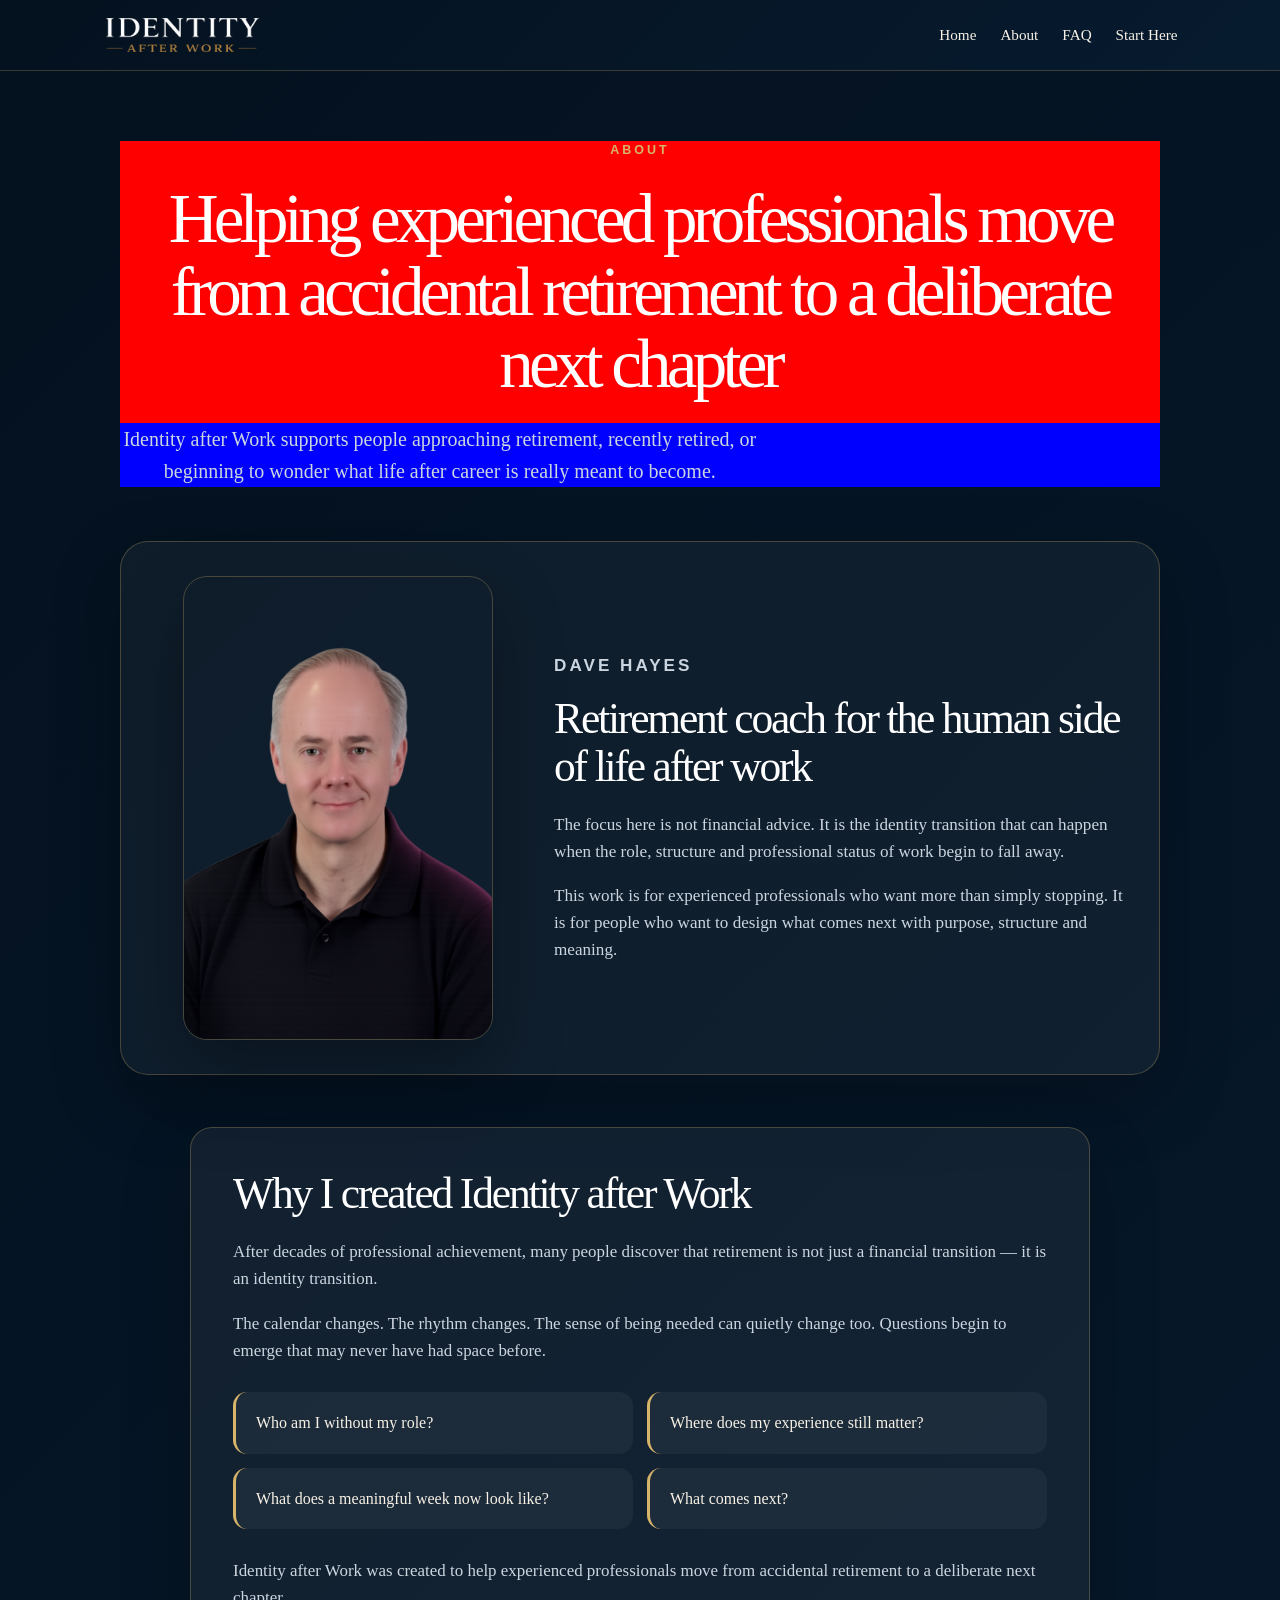
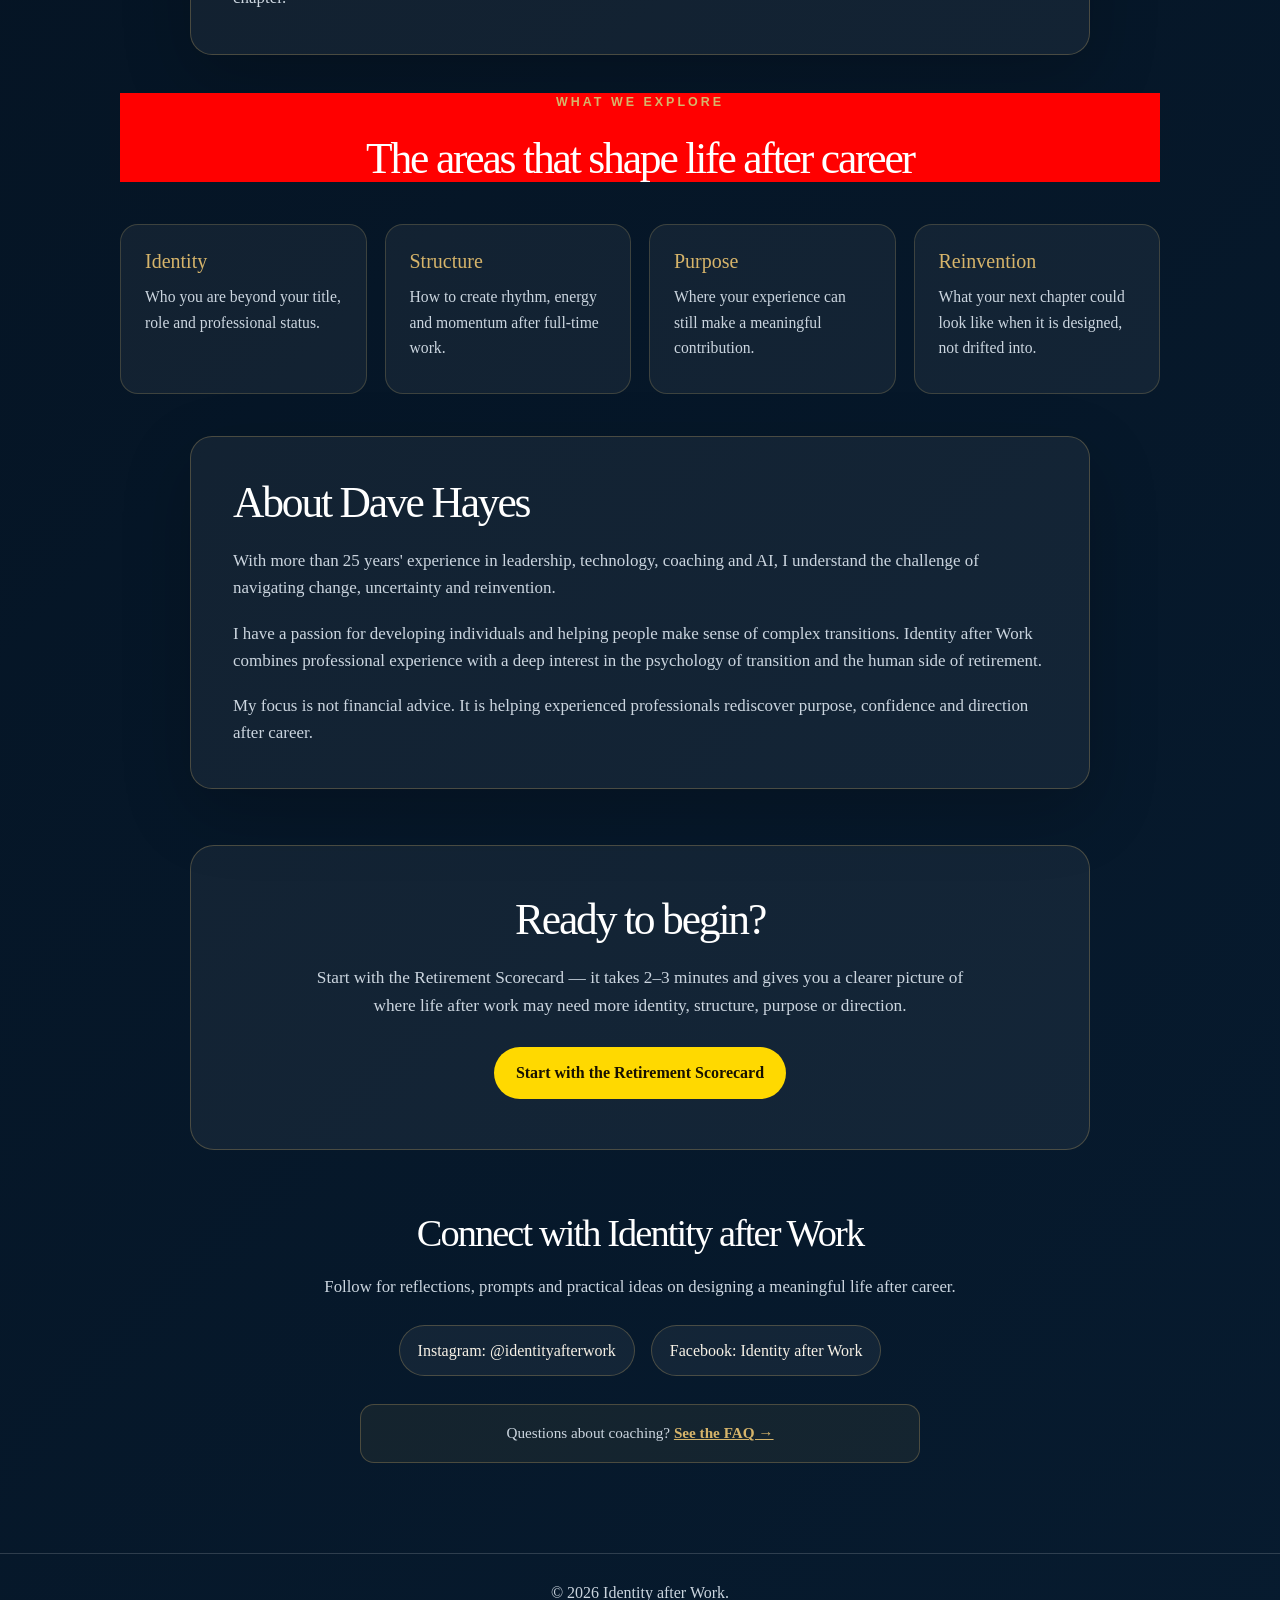
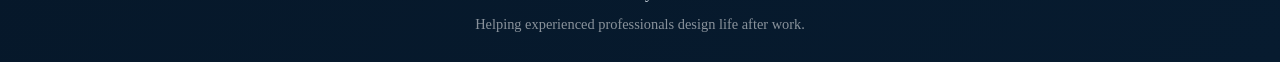
==== about.html @ 94a90cc1 "Add background colors to page-intro sections" ====
<!DOCTYPE html>
<html lang="en-GB">
<head>
  <meta charset="UTF-8" />
  <meta name="viewport" content="width=device-width, initial-scale=1.0" />
  <title>About | Identity after Work</title>

  <!-- Primary SEO -->
  <meta name="description" content="Dave Hayes is a retirement coach helping experienced professionals navigate the identity shift after a career. Identity after Work focuses on the human side of retirement: purpose, structure, confidence and meaning." />
  <meta name="robots" content="index, follow" />
  <meta name="author" content="Dave Hayes" />
  <link rel="canonical" href="https://identityafterwork.gridcoaching.com/about.html" />

  <!-- Open Graph -->
  <meta property="og:type" content="website" />
  <meta property="og:url" content="https://identityafterwork.gridcoaching.com/about.html" />
  <meta property="og:title" content="About Dave Hayes | Identity after Work" />
  <meta property="og:description" content="Identity after Work helps experienced professionals move from accidental retirement to a deliberate next chapter." />
  <meta property="og:image" content="https://identityafterwork.gridcoaching.com/images/og-image.png" />
  <meta property="og:image:width" content="1200" />
  <meta property="og:image:height" content="630" />
  <meta property="og:image:alt" content="Identity after Work — Retirement Coaching with Dave Hayes" />
  <meta property="og:locale" content="en_GB" />
  <meta property="og:site_name" content="Identity after Work" />

  <!-- Twitter / X -->
  <meta name="twitter:card" content="summary_large_image" />
  <meta name="twitter:title" content="About Dave Hayes | Identity after Work" />
  <meta name="twitter:description" content="Identity after Work helps experienced professionals move from accidental retirement to a deliberate next chapter." />
  <meta name="twitter:image" content="https://identityafterwork.gridcoaching.com/images/og-image.png" />

  <link rel="stylesheet" href="styles.css" />

  <style>
    :root {
      --navy: #071b2f;
      --deep-navy: #04111f;
      --gold: #d6b46a;
      --cream: #f7f1e6;
      --white: #ffffff;
      --muted: #cbd5df;
      --panel-soft: rgba(255, 255, 255, 0.055);
      --panel-line: rgba(214, 180, 106, 0.28);
    }

    body {
      font-family: Georgia, "Times New Roman", serif;
      background: linear-gradient(135deg, var(--deep-navy), var(--navy));
      color: var(--cream);
      line-height: 1.6;
      overflow-y: scroll;
    }

    .about-container {
      width: min(1040px, calc(100% - 40px));
      margin: 0 auto;
      padding: 70px 0 90px;
    }

    .page-intro {
    margin: 0 auto 54px;
    text-align: center;
}

.page-intro .intro {
    max-width: 1500px;
    margin: 0 auto;
    font-size: clamp(1.05rem, 2vw, 1.25rem);
    color: var(--muted);
}

    .page-intro {
    background:red;
}

.page-intro .intro {
    background:blue;
}
    
    .eyebrow {
      color: var(--gold);
      text-transform: uppercase;
      letter-spacing: 3px;
      font-size: 0.78rem;
      margin-bottom: 22px;
      font-family: Arial, sans-serif;
      font-weight: 700;
    }

    h1 {
      font-size: clamp(2.4rem, 5.4vw, 4.7rem);
      line-height: 1.05;
      font-weight: 400;
      margin: 0 0 22px;
      color: var(--white);
    }

    h2 {
      font-size: clamp(1.8rem, 3.4vw, 3rem);
      line-height: 1.1;
      font-weight: 400;
      margin: 0 0 20px;
      color: var(--white);
    }

    h3 {
      font-size: 1.25rem;
      line-height: 1.25;
      font-weight: 400;
      margin: 0 0 10px;
      color: var(--gold);
    }

 
     .intro {
      max-width: 780px;
      margin: 0 auto;
      font-size: clamp(1.08rem, 2vw, 1.3rem);
      color: var(--muted);
    }

    .founder-strip {
      display: grid;
      grid-template-columns: 0.78fr 1.22fr;
      gap: 34px;
      align-items: center;
      margin: 0 auto 52px;
      padding: 34px;
      border: 1px solid var(--panel-line);
      border-radius: 28px;
      background: rgba(255, 255, 255, 0.045);
      box-shadow: 0 24px 70px rgba(0, 0, 0, 0.24);
    }

    .founder-photo-wrap {
      display: flex;
      justify-content: center;
    }

    .founder-photo {
      width: min(100%, 310px);
      border-radius: 24px;
      border: 1px solid rgba(214, 180, 106, 0.28);
      box-shadow: 0 28px 70px rgba(0, 0, 0, 0.32);
    }

    .founder-copy p {
      color: var(--muted);
      font-size: 1.07rem;
      margin: 0 0 16px;
    }

    .founder-copy p:last-child {
      margin-bottom: 0;
    }

    .panel {
      background: var(--panel-soft);
      border: 1px solid var(--panel-line);
      border-radius: 22px;
      padding: 42px;
      margin: 38px auto;
      box-shadow: 0 24px 70px rgba(0, 0, 0, 0.20);
    }

    .panel-narrow {
      max-width: 900px;
    }

    .panel p {
      color: var(--muted);
      font-size: 1.06rem;
      margin: 0 0 18px;
    }

    .panel p:last-child {
      margin-bottom: 0;
    }

    .question-grid {
      display: grid;
      grid-template-columns: repeat(2, minmax(0, 1fr));
      gap: 14px;
      margin: 28px 0;
    }

    .question-card {
      border-left: 3px solid var(--gold);
      background: rgba(255, 255, 255, 0.045);
      border-radius: 14px;
      padding: 18px 20px;
      color: var(--cream);
      font-size: 1rem;
    }

    .areas-grid {
      display: grid;
      grid-template-columns: repeat(4, minmax(0, 1fr));
      gap: 18px;
      margin: 42px 0;
    }

    .area-card {
      background: rgba(255, 255, 255, 0.055);
      border: 1px solid rgba(214, 180, 106, 0.22);
      border-radius: 18px;
      padding: 24px;
      min-height: 170px;
    }

    .area-card p {
      margin: 0;
      color: var(--muted);
      font-size: 0.98rem;
    }

    .cta-panel {
      background: rgba(255, 255, 255, 0.055);
      border: 1px solid rgba(214, 180, 106, 0.28);
      border-radius: 24px;
      padding: 50px 34px;
      margin: 56px auto 44px;
      text-align: center;
      max-width: 900px;
    }

    .cta-panel p {
      color: var(--muted);
      font-size: 1.08rem;
      max-width: 660px;
      margin: 0 auto 28px;
    }

    .connect-panel {
      max-width: 840px;
      margin: 0 auto;
      text-align: center;
      padding-top: 18px;
    }

    .connect-panel h2 {
      font-size: clamp(1.7rem, 3vw, 2.5rem);
    }

    .connect-panel p {
      color: var(--muted);
      font-size: 1.05rem;
      margin: 0 auto 24px;
      max-width: 650px;
    }

    .social-links {
      display: flex;
      justify-content: center;
      gap: 16px;
      flex-wrap: wrap;
      margin-top: 22px;
    }

    .social-links a {
      border: 1px solid rgba(214, 180, 106, 0.28);
      border-radius: 999px;
      padding: 12px 18px;
      background: rgba(255, 255, 255, 0.055);
      color: var(--cream);
      text-decoration: none;
    }

    .faq-nudge {
      margin: 28px auto 0;
      max-width: 560px;
      padding: 16px 20px;
      border: 1px solid rgba(214, 180, 106, 0.28);
      border-radius: 14px;
      background: rgba(214, 180, 106, 0.07);
    }

    .faq-nudge p {
      margin: 0;
      font-size: 0.95rem;
      color: var(--muted);
    }

    .faq-nudge a {
      color: var(--gold);
      text-decoration: underline;
      font-weight: 600;
    }

    footer p {
      margin: 0;
    }

    .footer-tagline {
      margin-top: 8px;
      font-size: 0.9rem;
      opacity: 0.75;
    }

    @media (max-width: 900px) {
      .founder-strip {
        grid-template-columns: 1fr;
        text-align: center;
      }

      .areas-grid {
        grid-template-columns: repeat(2, minmax(0, 1fr));
      }
    }

    @media (max-width: 640px) {
      .about-container {
        width: min(100% - 32px, 1040px);
        padding: 54px 0 72px;
      }

      .founder-strip,
      .panel,
      .cta-panel {
        padding: 28px;
      }

      .question-grid,
      .areas-grid {
        grid-template-columns: 1fr;
      }

      .founder-photo {
        width: min(100%, 260px);
      }
    }
  </style>
</head>

<body>
  <header class="site-header">
    <a href="index.html" class="logo logo-image-link" aria-label="Identity after Work home">
      <img src="images/logo-wordmark-white.png" alt="Identity after Work" class="site-wordmark" />
    </a>
    <nav aria-label="Main navigation">
      <a href="index.html">Home</a>
      <a href="about.html">About</a>
      <a href="faq.html">FAQ</a>
      <a href="start-here.html" class="nav-cta">Start Here</a>
    </nav>
  </header>

  <main class="about-container">
    <section class="page-intro" aria-labelledby="about-heading">
      <div class="eyebrow">About</div>
      <h1 id="about-heading">Helping experienced professionals move from accidental retirement to a deliberate next chapter</h1>
      <p class="intro">
        Identity after Work supports people approaching retirement, recently retired, or beginning to wonder what life after career is really meant to become.
      </p>
    </section>

    <section class="founder-strip" aria-label="About Dave Hayes">
      <div class="founder-photo-wrap">
        <img src="images/profile.png" alt="Portrait of Dave Hayes, Retirement Coach" class="founder-photo" />
      </div>

      <div class="founder-copy">
        <p class="eyebrow">Dave Hayes</p>
        <h2>Retirement coach for the human side of life after work</h2>
        <p>
          The focus here is not financial advice. It is the identity transition that can happen when the role, structure and professional status of work begin to fall away.
        </p>
        <p>
          This work is for experienced professionals who want more than simply stopping. It is for people who want to design what comes next with purpose, structure and meaning.
        </p>
      </div>
    </section>

    <section class="panel panel-narrow" aria-labelledby="why-heading">
      <h2 id="why-heading">Why I created Identity after Work</h2>
      <p>
        After decades of professional achievement, many people discover that retirement is not just a financial transition — it is an identity transition.
      </p>
      <p>
        The calendar changes. The rhythm changes. The sense of being needed can quietly change too. Questions begin to emerge that may never have had space before.
      </p>

      <div class="question-grid" aria-label="Common retirement identity questions">
        <div class="question-card">Who am I without my role?</div>
        <div class="question-card">Where does my experience still matter?</div>
        <div class="question-card">What does a meaningful week now look like?</div>
        <div class="question-card">What comes next?</div>
      </div>

      <p>
        Identity after Work was created to help experienced professionals move from accidental retirement to a deliberate next chapter.
      </p>
    </section>

    <section aria-labelledby="areas-heading">
      <div class="page-intro" style="margin-bottom: 28px;">
        <div class="eyebrow">What we explore</div>
        <h2 id="areas-heading">The areas that shape life after career</h2>
      </div>

      <div class="areas-grid">
        <article class="area-card">
          <h3>Identity</h3>
          <p>Who you are beyond your title, role and professional status.</p>
        </article>

        <article class="area-card">
          <h3>Structure</h3>
          <p>How to create rhythm, energy and momentum after full-time work.</p>
        </article>

        <article class="area-card">
          <h3>Purpose</h3>
          <p>Where your experience can still make a meaningful contribution.</p>
        </article>

        <article class="area-card">
          <h3>Reinvention</h3>
          <p>What your next chapter could look like when it is designed, not drifted into.</p>
        </article>
      </div>
    </section>

    <section class="panel panel-narrow" aria-labelledby="dave-heading">
      <h2 id="dave-heading">About Dave Hayes</h2>
      <p>
        With more than 25 years' experience in leadership, technology, coaching and AI, I understand the challenge of navigating change, uncertainty and reinvention.
      </p>
      <p>
        I have a passion for developing individuals and helping people make sense of complex transitions. Identity after Work combines professional experience with a deep interest in the psychology of transition and the human side of retirement.
      </p>
      <p>
        My focus is not financial advice. It is helping experienced professionals rediscover purpose, confidence and direction after career.
      </p>
    </section>

    <section id="contact" class="cta-panel" aria-labelledby="cta-heading">
      <h2 id="cta-heading">Ready to begin?</h2>
      <p>
        Start with the Retirement Scorecard — it takes 2–3 minutes and gives you a clearer picture of where life after work may need more identity, structure, purpose or direction.
      </p>
      <a href="start-here.html#scorecard" class="button primary">Start with the Retirement Scorecard</a>
    </section>

    <section class="connect-panel" aria-labelledby="connect-heading">
      <h2 id="connect-heading">Connect with Identity after Work</h2>
      <p>Follow for reflections, prompts and practical ideas on designing a meaningful life after career.</p>

      <div class="social-links">
        <a href="https://www.instagram.com/identityafterwork" target="_blank" rel="noopener">Instagram: @identityafterwork</a>
        <a href="https://www.facebook.com/IdentityafterWork" target="_blank" rel="noopener">Facebook: Identity after Work</a>
      </div>

      <div class="faq-nudge">
        <p>Questions about coaching? <a href="faq.html">See the FAQ →</a></p>
      </div>
    </section>
  </main>

  <footer>
    <p>© 2026 Identity after Work.</p>
    <p class="footer-tagline">Helping experienced professionals design life after work.</p>
  </footer>
</body>
</html>
---- styles.css ----
:root {
  --bg: #090816;
  --panel: rgba(255, 255, 255, 0.08);
  --text: #f8f5ff;
  --muted: #cfc8df;
  --accent: #ffd900;
  --accent-2: #ff3bd4;
  --line: rgba(255, 255, 255, 0.16);
  --max-width: 1120px;
}

* { box-sizing: border-box; }

body {
  margin: 0;
  font-family: Inter, Arial, sans-serif;
  background: var(--bg);
  color: var(--text);
  line-height: 1.6;
  overflow-y: scroll;
}

a { color: inherit; text-decoration: none; }

.site-header {
  display: flex;
  justify-content: space-between;
  align-items: center;
  padding: 14px 8%;
  border-bottom: 1px solid rgba(214, 180, 106, 0.25);
  background: linear-gradient(135deg, #04111f, #071b2f);
}

.logo {
  font-family: Georgia, "Times New Roman", serif;
  font-weight: 400;
  font-size: 1.35rem;
  letter-spacing: 0.5px;
  color: #ffffff;
  text-decoration: none;
}

.logo span {
  color: #d6b46a;
  font-style: italic;
}


/* Header wordmark image: transparent white/gold PNG, sized to avoid increasing header height. */
.logo-image-link {
  display: flex;
  align-items: center;
  line-height: 1;
  max-height: 46px;
  overflow: hidden;
}

.site-wordmark {
  display: block;
  width: auto;
  height: 42px;
  max-width: 260px;
  object-fit: contain;
}
nav {
  display: flex;
  gap: 24px;
  align-items: center;
  font-size: 0.95rem;
  font-family: Georgia, "Times New Roman", serif;
}

nav a {
  color: #f7f1e6;
  text-decoration: none;
}

nav a:hover {
  color: #d6b46a;
}

.nav-cta {
  border: none;
  padding: 0;
  border-radius: 0;
}

.hero {
  min-height: 100vh;
  position: relative;
  display: grid;
  place-items: center;
  text-align: center;
  padding: 120px 24px 80px;
  background: url("images/hero-bg.jpg") center/cover no-repeat;
}

.hero-overlay {
  position: absolute;
  inset: 0;
  background: linear-gradient(180deg, rgba(5, 4, 18, 0.35), rgba(5, 4, 18, 0.86));
}

.hero-content {
  position: relative;
  max-width: 920px;
}

.eyebrow {
  margin: 0 0 14px;
  color: var(--accent);
  font-weight: 700;
  text-transform: uppercase;
  letter-spacing: 0.12em;
  font-size: 0.78rem;
}

h1, h2, h3 { line-height: 1.05; margin: 0 0 20px; }

h1 {
  font-size: clamp(3rem, 8vw, 6.8rem);
  letter-spacing: -0.07em;
}

h2 {
  font-size: clamp(2rem, 4vw, 3.5rem);
  letter-spacing: -0.05em;
}

h3 { font-size: 1.4rem; }

.hero-text {
  max-width: 700px;
  margin: 0 auto 32px;
  color: var(--muted);
  font-size: 1.2rem;
}

.hero-actions, .social-links {
  display: flex;
  gap: 14px;
  justify-content: center;
  flex-wrap: wrap;
}

.button {
  display: inline-block;
  padding: 13px 22px;
  border-radius: 999px;
  font-weight: 800;
}

.button.primary {
  background: var(--accent);
  color: #171100;
}

.button.secondary {
  border: 1px solid var(--line);
  background: rgba(255,255,255,0.08);
}

.section {
  width: min(var(--max-width), calc(100% - 40px));
  margin: 0 auto;
  padding: 90px 0;
}

.intro, .about-hero {
  display: grid;
  grid-template-columns: 1.3fr 0.7fr;
  gap: 56px;
  align-items: center;
}

.profile-card, .about-photo {
  width: 100%;
  max-width: 360px;
  justify-self: center;
  border-radius: 28px;
  background: radial-gradient(circle at top, rgba(255,59,212,0.35), transparent 55%);
  border: 1px solid var(--line);
  box-shadow: 0 30px 80px rgba(0,0,0,0.35);
}

.cards {
  display: grid;
  grid-template-columns: repeat(3, 1fr);
  gap: 20px;
  padding-top: 20px;
}

.card {
  background: var(--panel);
  border: 1px solid var(--line);
  border-radius: 24px;
  padding: 28px;
}

.card p, .section p {
  color: var(--muted);
  font-size: 1.05rem;
}

.cards .eyebrow {
  grid-column: 1 / -1;
}

.cta-section {
  width: min(900px, calc(100% - 40px));
  margin: 30px auto 90px;
  padding: 60px 30px;
  text-align: center;
  border-radius: 32px;
  border: 1px solid var(--line);
  background: linear-gradient(135deg, rgba(255,217,0,0.16), rgba(255,59,212,0.18));
}

.narrow { max-width: 760px; }


.social-links {
  display: flex;
  justify-content: center;   /* centers horizontally */
  gap: 20px;                 /* space between buttons */
  margin-top: 20px;
}



.social-links a {
  border: 1px solid var(--line);
  border-radius: 999px;
  padding: 12px 18px;
  background: var(--panel);
}

footer {
  text-align: center;
  color: var(--muted);
  border-top: 1px solid var(--line);
  padding: 26px 20px;
}

footer p {
    margin: 0;
}

.footer-tagline {
    margin-top: 8px;
    font-size: 0.9rem;
    color: rgba(255,255,255,.7);
}


@media (max-width: 760px) {
  .site-header {
    flex-direction: column;
    gap: 14px;
  }

  
  .logo-image-link {
    max-height: 40px;
  }

  .site-wordmark {
    height: 36px;
    max-width: 220px;
  }
nav { gap: 14px; font-size: 0.9rem; }

  .hero { min-height: 85vh; padding-top: 80px; }

  .intro, .about-hero, .cards {
    grid-template-columns: 1fr;
  }

  .cards { padding-top: 0; }
}

.subtitle { font-size: 0.92rem; }

.next-step-page {
  min-height: calc(100vh - 80px);
  display: flex;
  align-items: center;
  justify-content: center;
  padding: 48px 20px;
  background: #050511;
  color: #ffffff;
}

.next-step-hero {
  max-width: 820px;
  text-align: center;
}

.eyebrow {
  text-transform: uppercase;
  letter-spacing: 0.16em;
  font-size: 0.8rem;
  color: #9ad7ff;
  margin-bottom: 18px;
}

.next-step-hero h1 {
  font-size: clamp(2.4rem, 6vw, 4.8rem);
  line-height: 1.05;
  margin-bottom: 24px;
}

.lead {
  font-size: 1.2rem;
  line-height: 1.7;
  color: #d8d8e8;
  max-width: 720px;
  margin: 0 auto 36px;
}

.insight-box {
  background: rgba(255, 255, 255, 0.07);
  border: 1px solid rgba(255, 255, 255, 0.14);
  border-radius: 24px;
  padding: 32px;
  margin: 0 auto 36px;
  text-align: left;
}

.insight-box h2 {
  margin-top: 0;
  font-size: 1.5rem;
}

.insight-box p {
  color: #d8d8e8;
  line-height: 1.7;
}

.cta-area {
  display: flex;
  flex-direction: column;
  align-items: center;
  gap: 18px;
}

.primary-button {
  display: inline-block;
  background: #ffffff;
  color: #080810;
  padding: 16px 28px;
  border-radius: 999px;
  text-decoration: none;
  font-weight: 700;
}

.secondary-link {
  color: #9ad7ff;
  text-decoration: none;
}

.secondary-link:hover {
  text-decoration: underline;
}

.faq-nudge {
  border-color: var(--brass, #b8943f);
  background-color: rgba(184, 148, 63, 0.07);
  color: var(--slate, #2c3e50);
}

.faq-nudge a {
  color: var(--brass, #b8943f);
}

/* -------------------------------------------------
   Hero emblem layout: original-quality circle + crisp HTML headline
   ------------------------------------------------- */
.hero-emblem-section {
  min-height: calc(100vh - 75px);
  padding: 4px 24px 58px;
  background:
    radial-gradient(circle at 50% 36%, rgba(214, 180, 106, 0.16), transparent 34%),
    radial-gradient(circle at 50% 55%, rgba(30, 82, 126, 0.30), transparent 48%),
    linear-gradient(135deg, #071b2f 0%, #04111f 52%, #06182a 100%);
  overflow: hidden;
}

.hero-emblem-section .hero-overlay {
  background: linear-gradient(180deg, rgba(4, 17, 31, 0.04), rgba(4, 17, 31, 0.34));
}

.hero-emblem-content {
  width: min(920px, 100%);
  display: flex;
  flex-direction: column;
  align-items: center;
}

.hero-circle-wrapper {
  position: relative;
  display: flex;
  align-items: center;
  justify-content: center;
  width: min(68vw, 620px);
  min-width: 380px;
  margin: 0 auto;
  filter: drop-shadow(0 26px 70px rgba(0, 0, 0, 0.32));
}

.hero-circle {
  display: block;
  width: 100%;
  height: auto;
  image-rendering: auto;
}

.hero-question {
  position: absolute;
  inset: 0;
  z-index: 2;
  margin: 0;
  color: #ffffff;
  font-family: Georgia, "Times New Roman", serif;
  font-weight: 400;
  text-align: center;
  text-transform: uppercase;
  text-shadow: 0 3px 18px rgba(0, 0, 0, 0.58);
  pointer-events: none;
}

.hero-line {
  position: absolute;
  left: 50%;
  transform: translate(-50%, -50%);
  display: block;
  width: 82%;
  line-height: 1.02;
  letter-spacing: 0.018em;
  white-space: nowrap;
}

/* Individually aligned to the yellow bands in the circle artwork.
   The top values are the centre-points of the gold bands so the wording sits
   on the bands rather than between them. */
.hero-line-1 {
  top: 20.1%;
  font-size: clamp(1.36rem, 2.55vw, 2.25rem);
}

.hero-line-2 {
  top: 29.5%;
  font-size: clamp(1.42rem, 2.68vw, 2.35rem);
}

.hero-line-3 {
  top: 38.2%;
  font-size: clamp(1.40rem, 2.62vw, 2.30rem);
}

.hero-divider {
  display: flex;
  align-items: center;
  justify-content: center;
  gap: 14px;
  width: min(300px, 72vw);
  margin: -8px auto 10px;
  color: #d6b46a;
}

.hero-divider span {
  display: block;
  height: 1px;
  flex: 1;
  background: #d6b46a;
}

.hero-divider i {
  display: block;
  width: 26px;
  height: 26px;
  border: 1px solid #d6b46a;
  border-radius: 50%;
}

.hero-exec-text {
  max-width: 720px;
  margin: 0 auto 26px;
  color: #f7f1e6;
  font-size: clamp(1.05rem, 2vw, 1.35rem);
  letter-spacing: 0.04em;
}

@media (max-width: 760px) {
  .hero-emblem-section {
    min-height: auto;
    padding: 14px 18px 52px;
  }

  .hero-circle-wrapper {
    width: min(94vw, 460px);
    min-width: 0;
  }

  .hero-line {
    width: 88%;
    letter-spacing: 0.01em;
  }

  .hero-line-1 {
    top: 20.1%;
    font-size: clamp(0.92rem, 4.25vw, 1.34rem);
  }

  .hero-line-2 {
    top: 29.5%;
    font-size: clamp(0.96rem, 4.55vw, 1.43rem);
  }

  .hero-line-3 {
    top: 38.2%;
    font-size: clamp(0.94rem, 4.40vw, 1.38rem);
  }

  .hero-divider {
    margin-top: -2px;
    margin-bottom: 12px;
  }

  .hero-exec-text {
    max-width: 92%;
    font-size: 1rem;
    letter-spacing: 0.02em;
  }
}
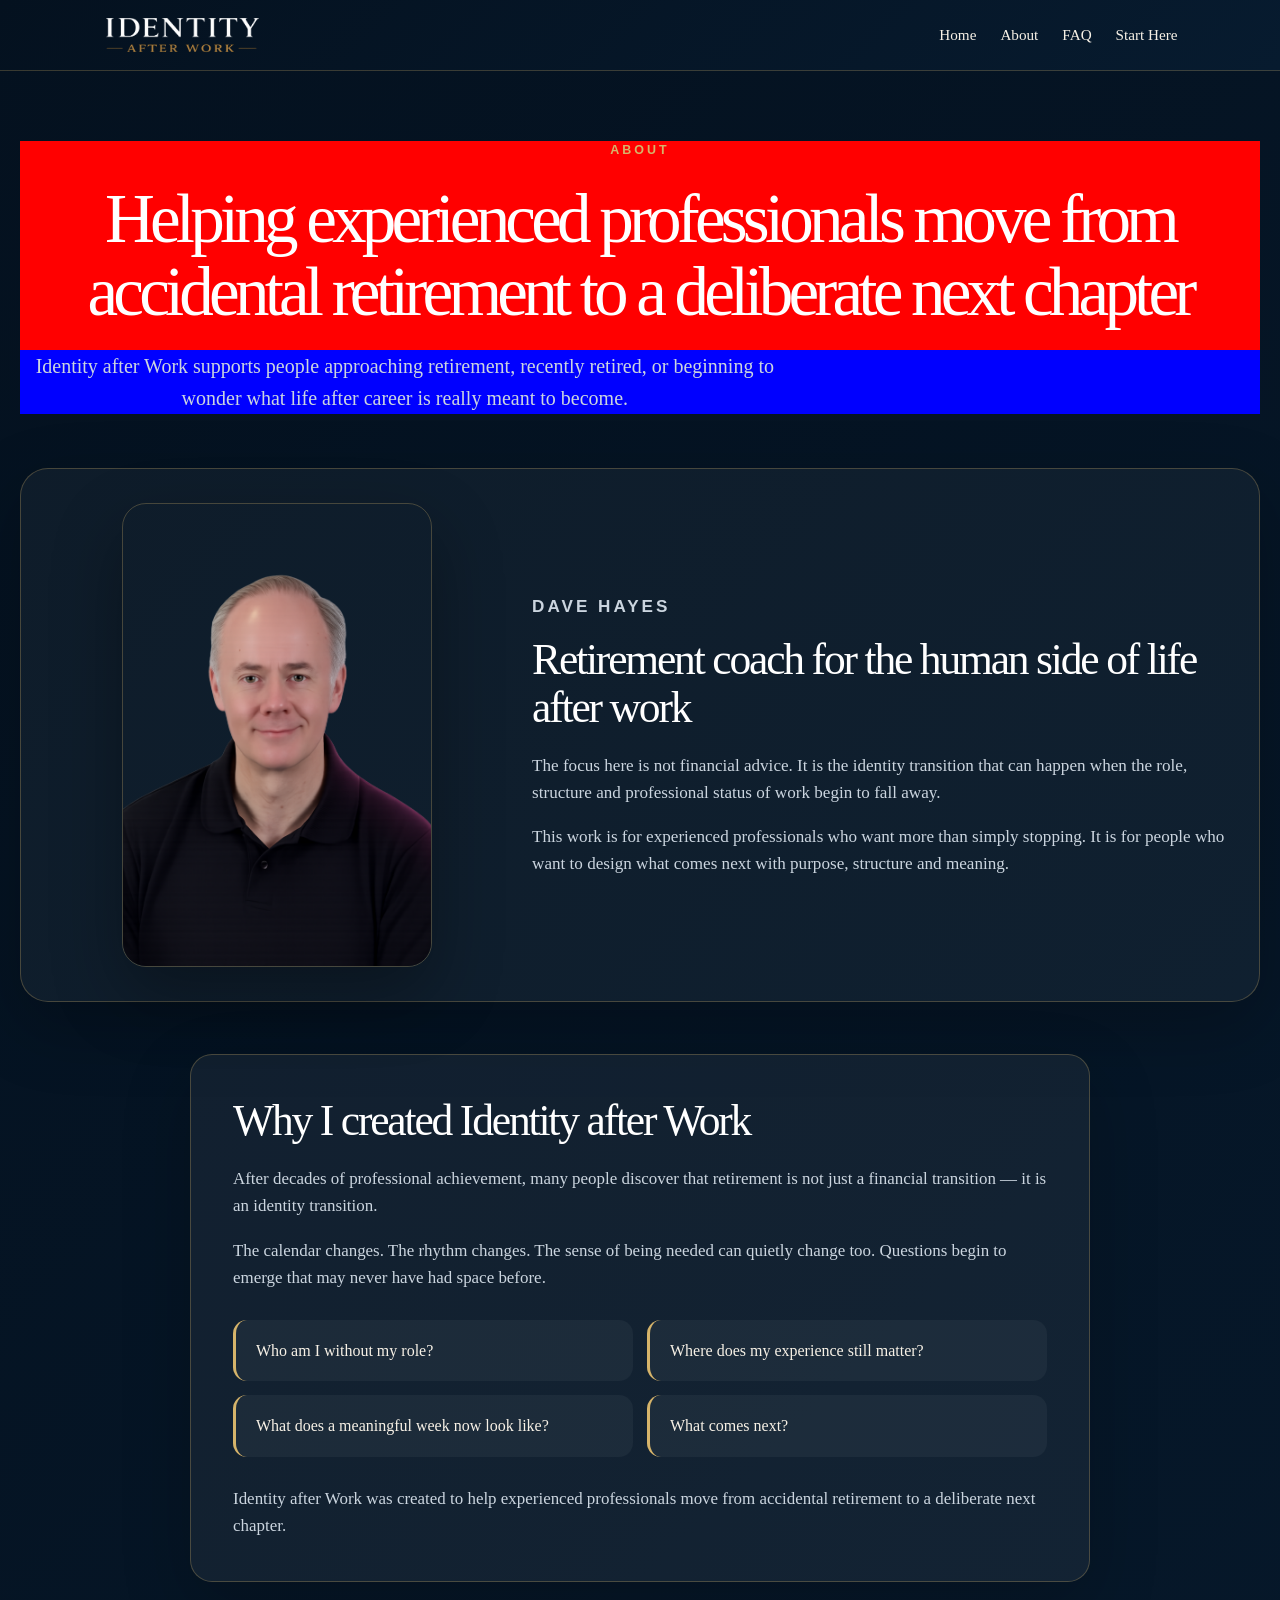
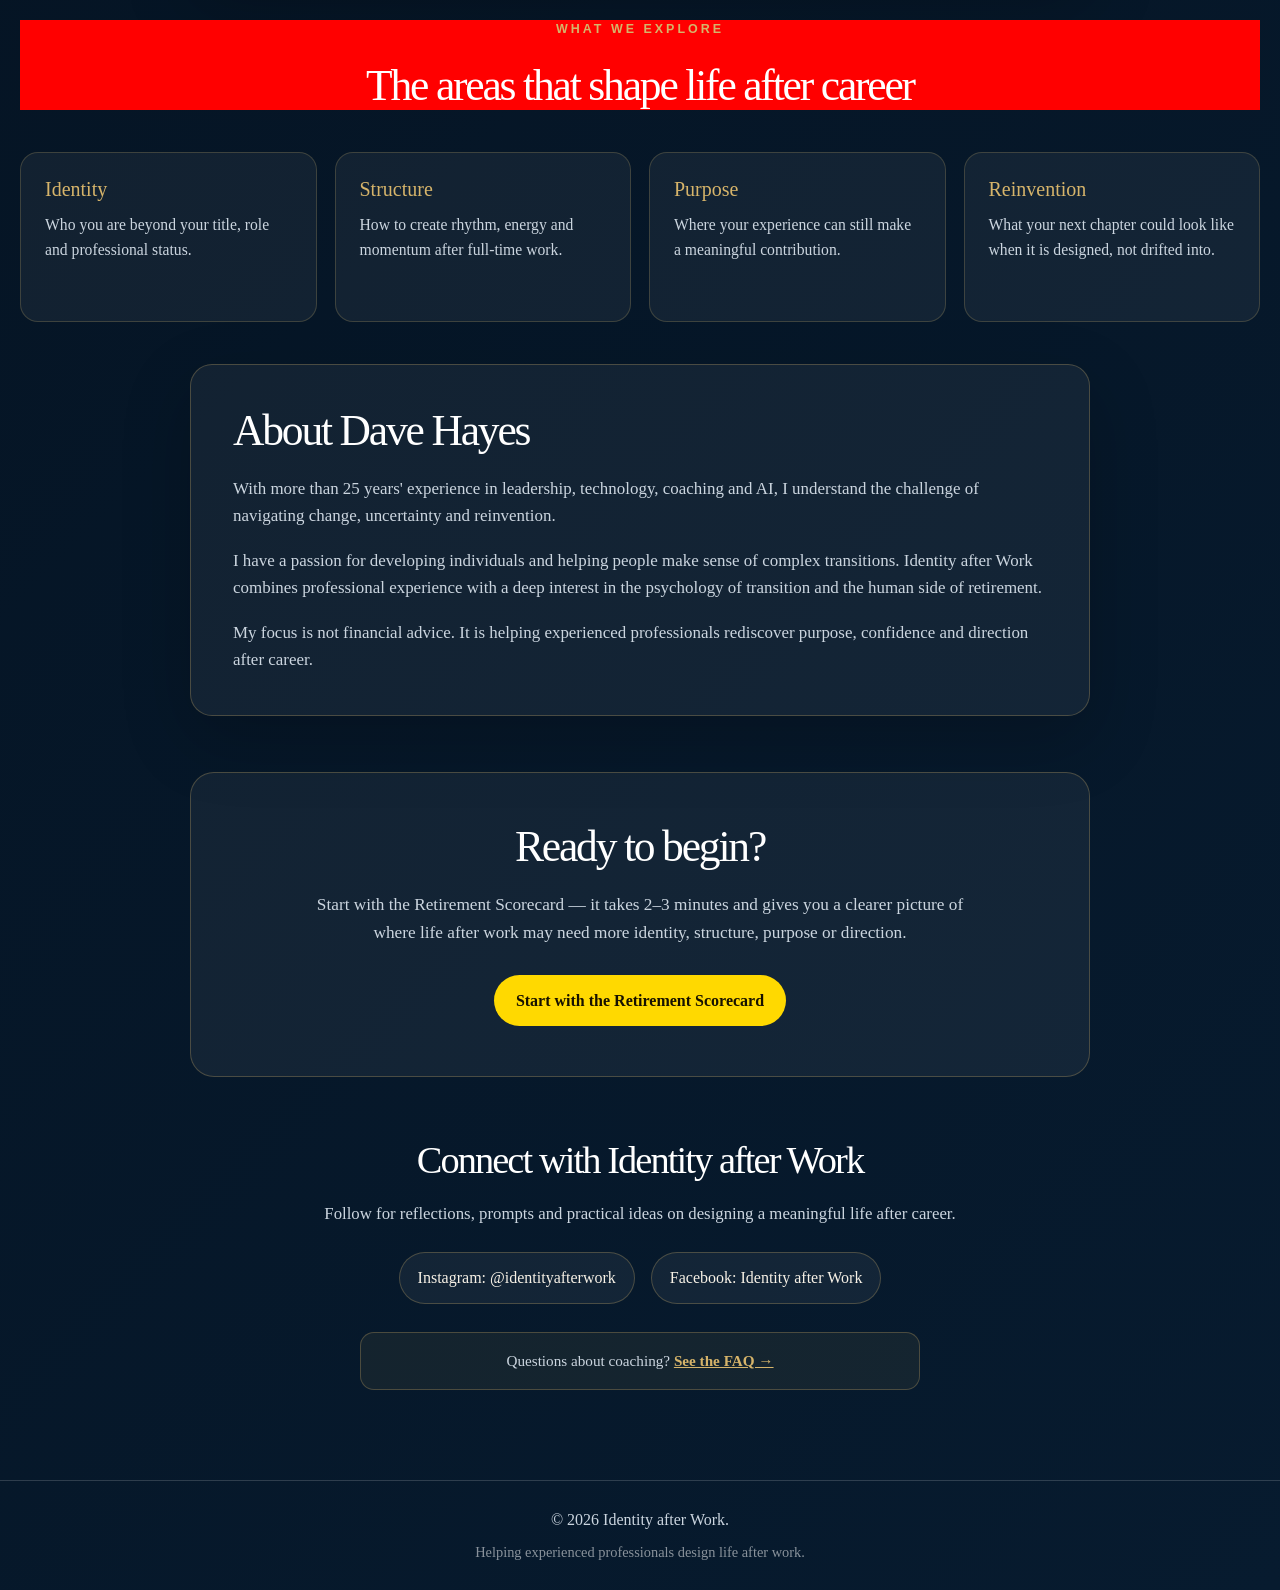
==== commit 155b4660: "Update about.html" ====
--- a/about.html
+++ b/about.html
@@ -52,10 +52,10 @@
     }
 
     .about-container {
-      width: min(1040px, calc(100% - 40px));
-      margin: 0 auto;
-      padding: 70px 0 90px;
-    }
+  width: min(1280px, calc(100% - 40px));
+  margin: 0 auto;
+  padding: 70px 0 90px;
+}
 
     .page-intro {
     margin: 0 auto 54px;
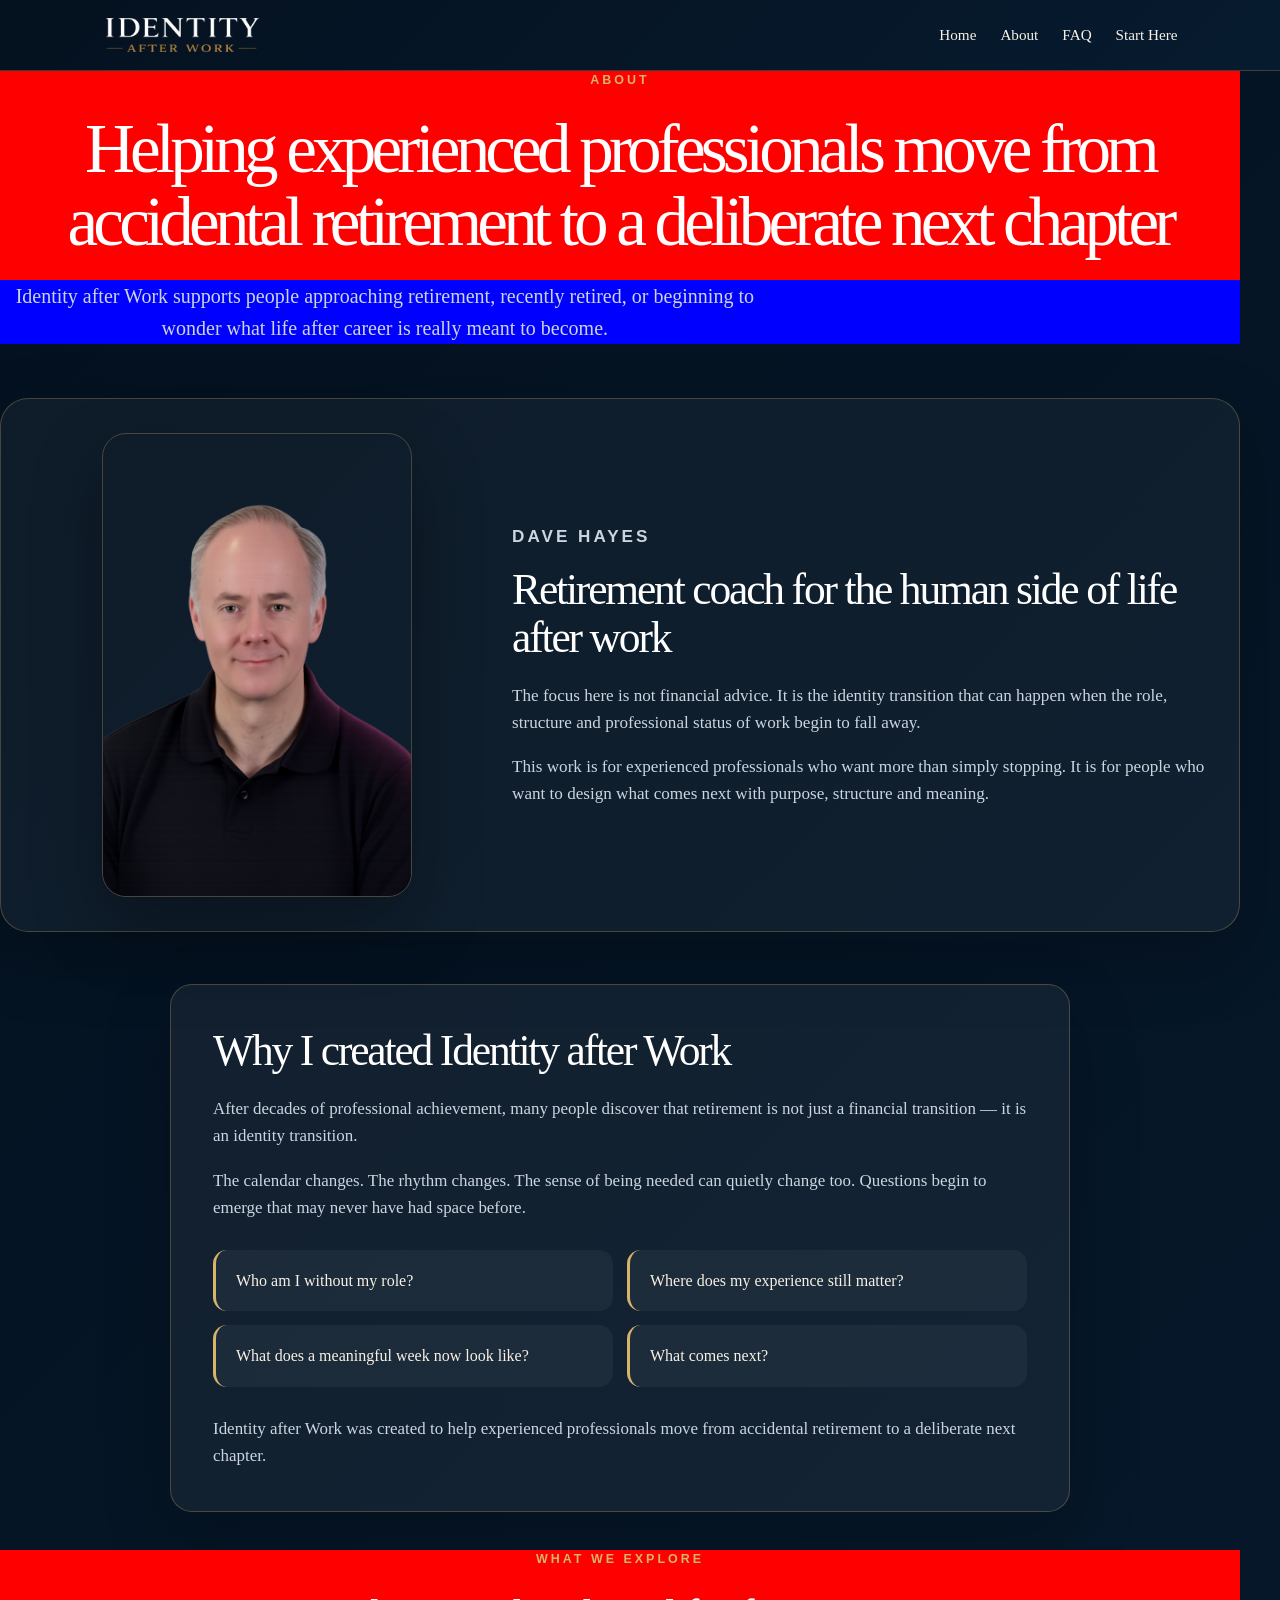
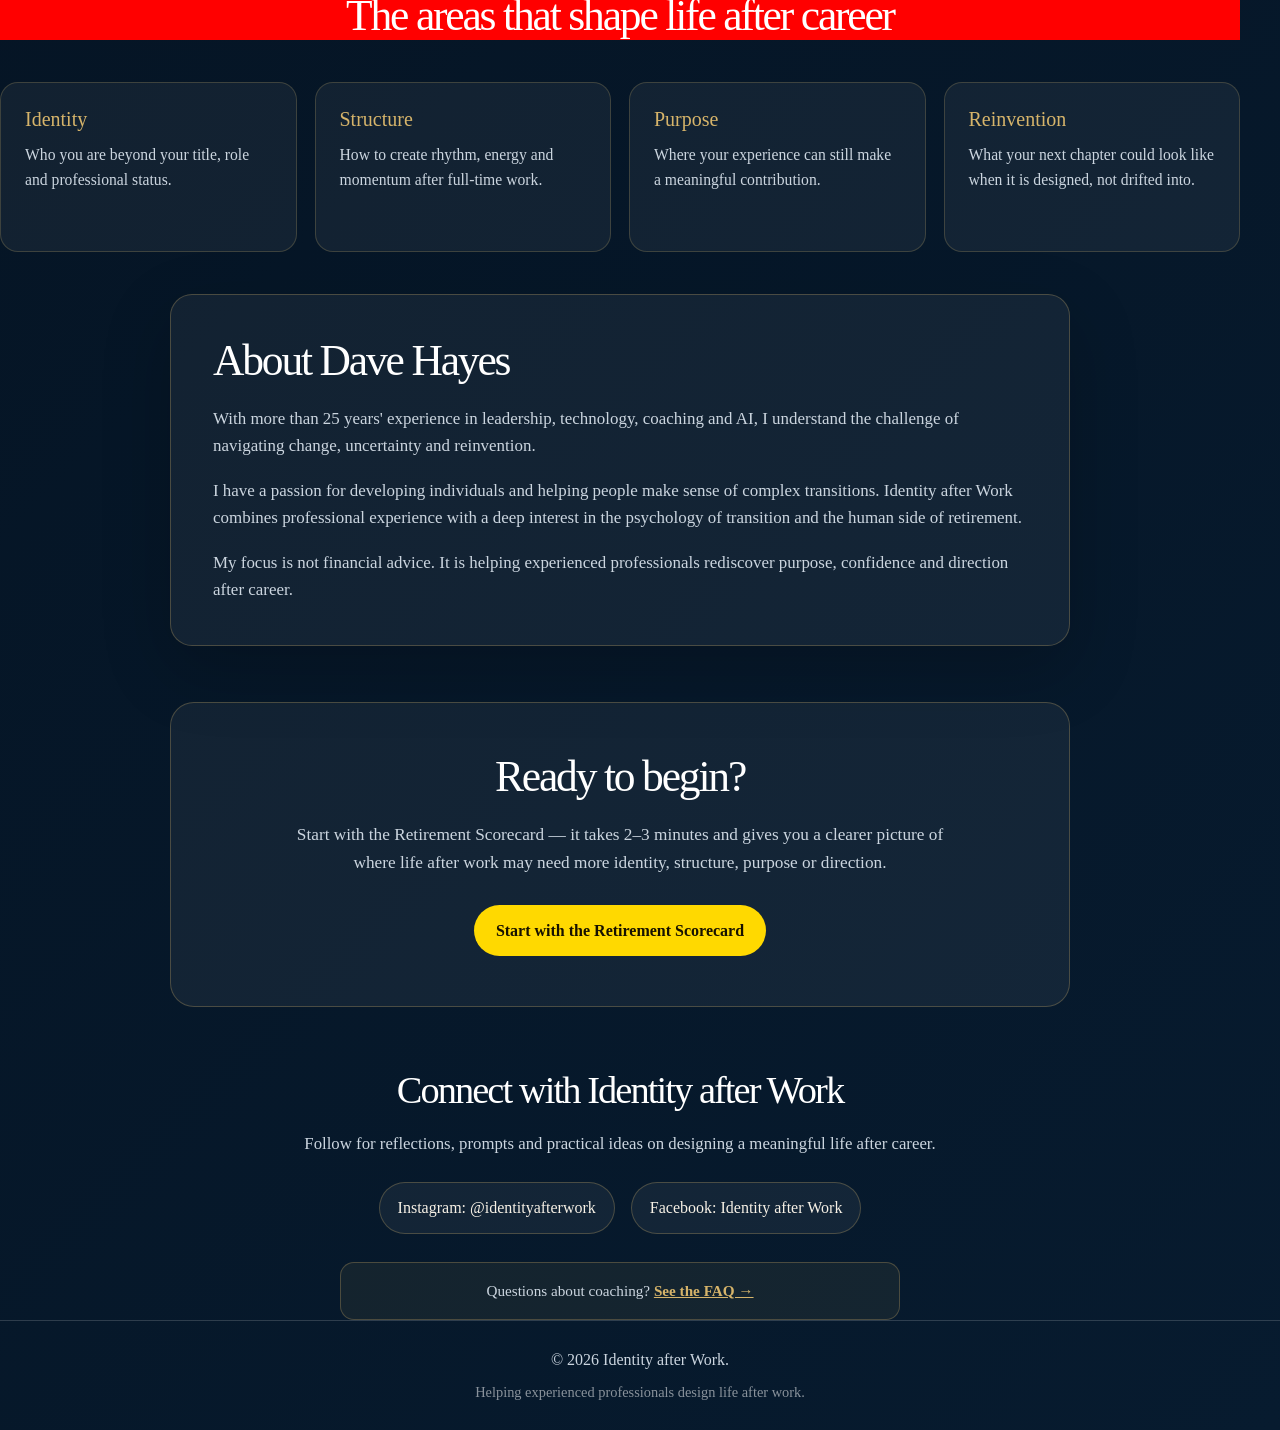
==== commit 7cfb4878: "Update about container width to 1400px Increase the maximum width of the about container." ====
--- a/about.html
+++ b/about.html
@@ -51,10 +51,8 @@
       overflow-y: scroll;
     }
 
-    .about-container {
-  width: min(1280px, calc(100% - 40px));
-  margin: 0 auto;
-  padding: 70px 0 90px;
+   .about-container {
+    width: min(1400px, calc(100% - 40px));
 }
 
     .page-intro {
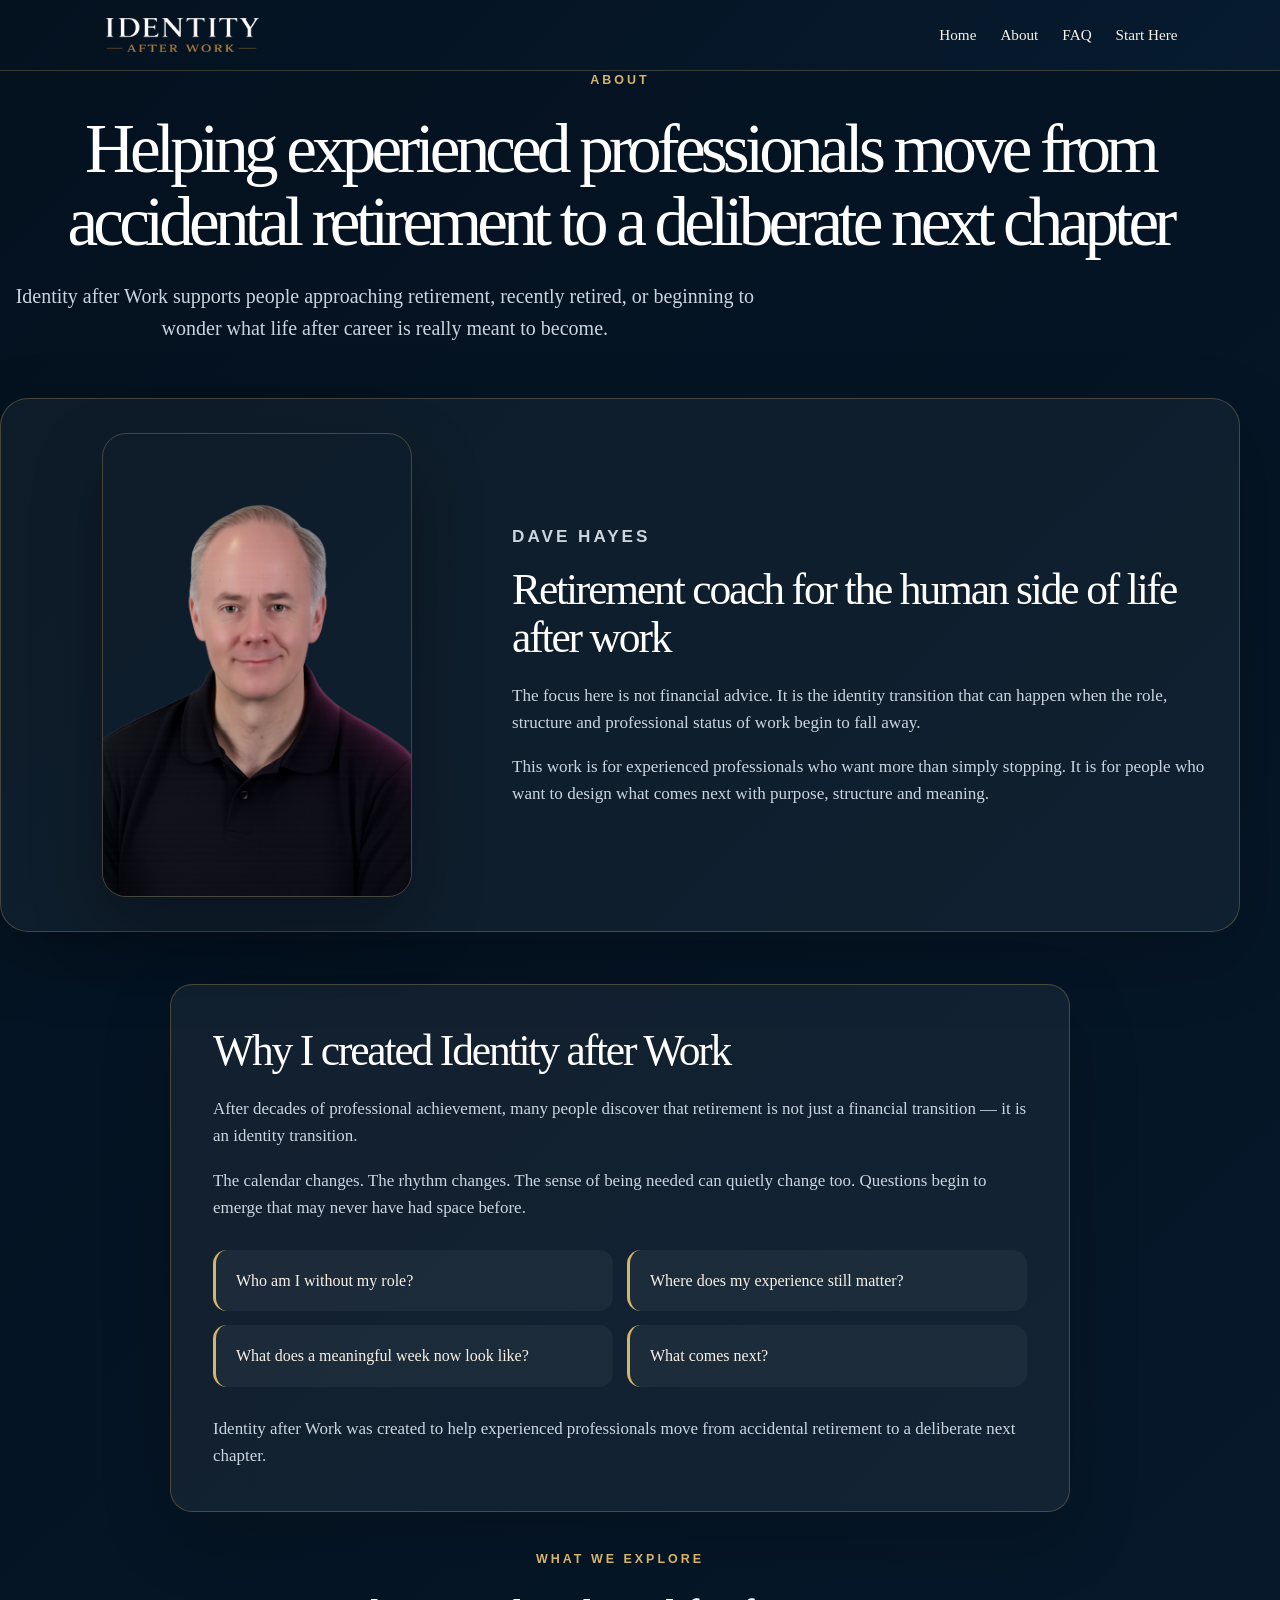
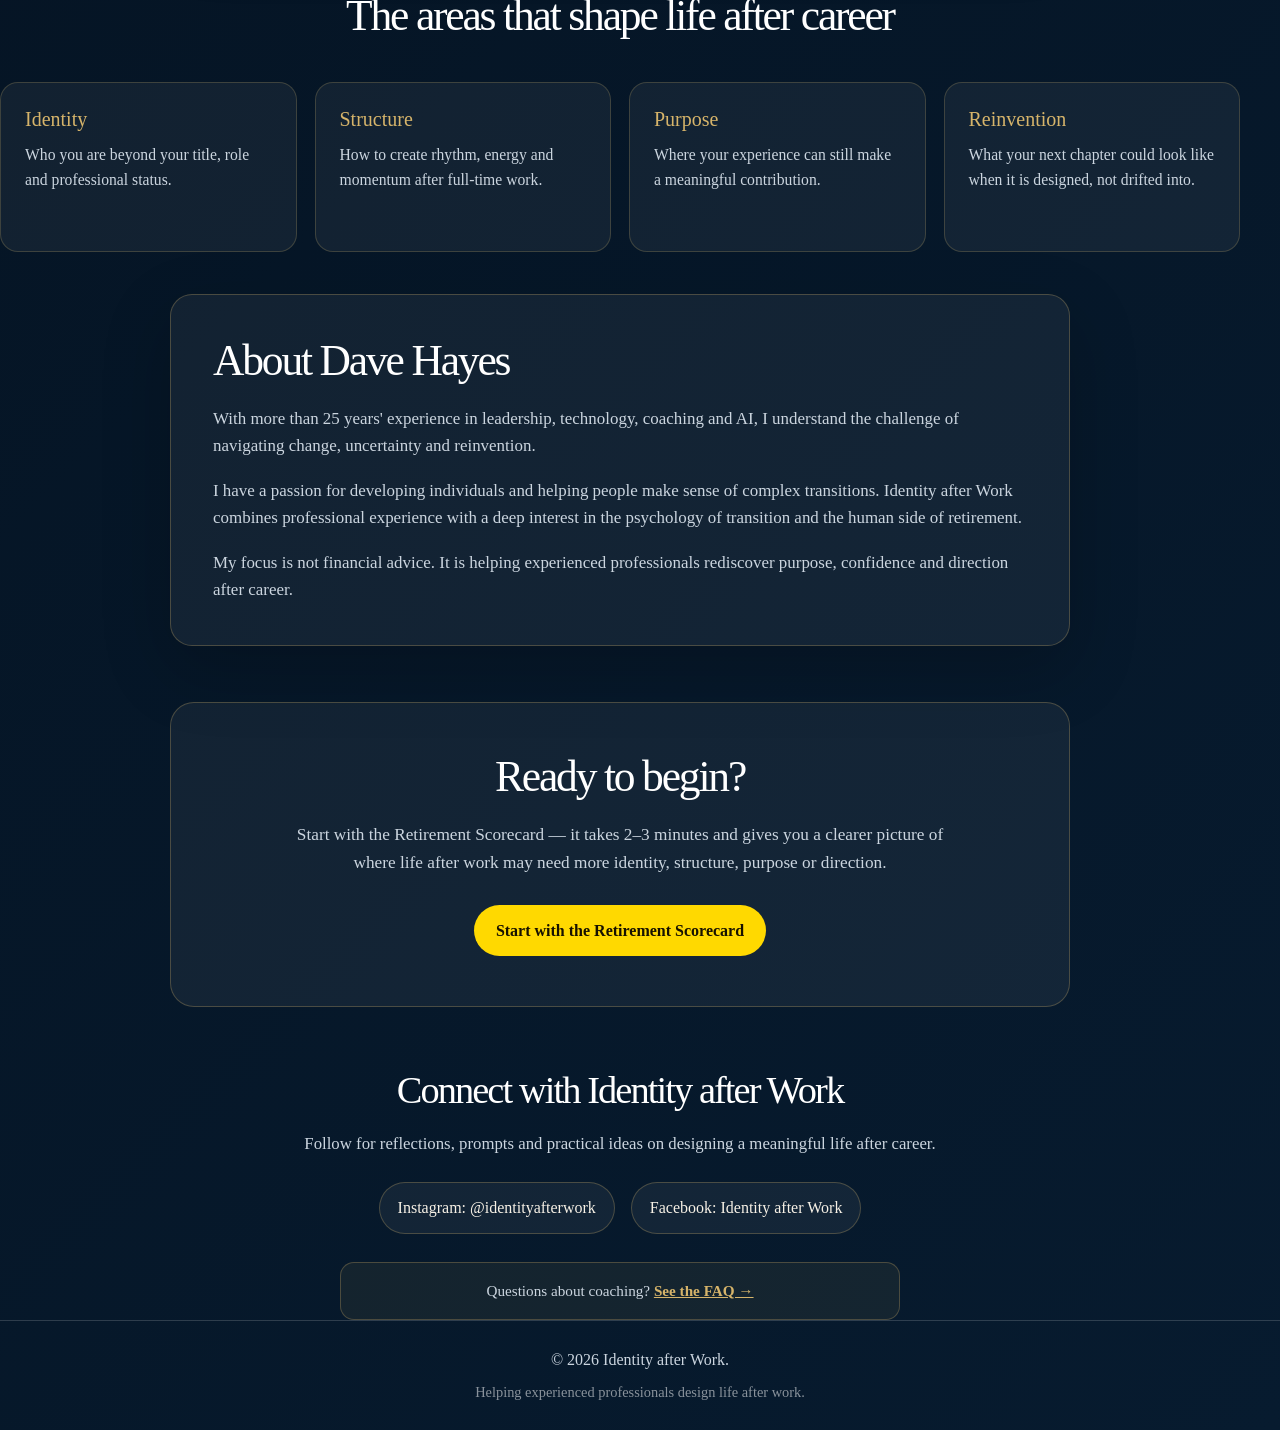
==== commit 48755072: "Update about.html" ====
--- a/about.html
+++ b/about.html
@@ -67,14 +67,7 @@
     color: var(--muted);
 }
 
-    .page-intro {
-    background:red;
-}
-
-.page-intro .intro {
-    background:blue;
-}
-    
+      
     .eyebrow {
       color: var(--gold);
       text-transform: uppercase;
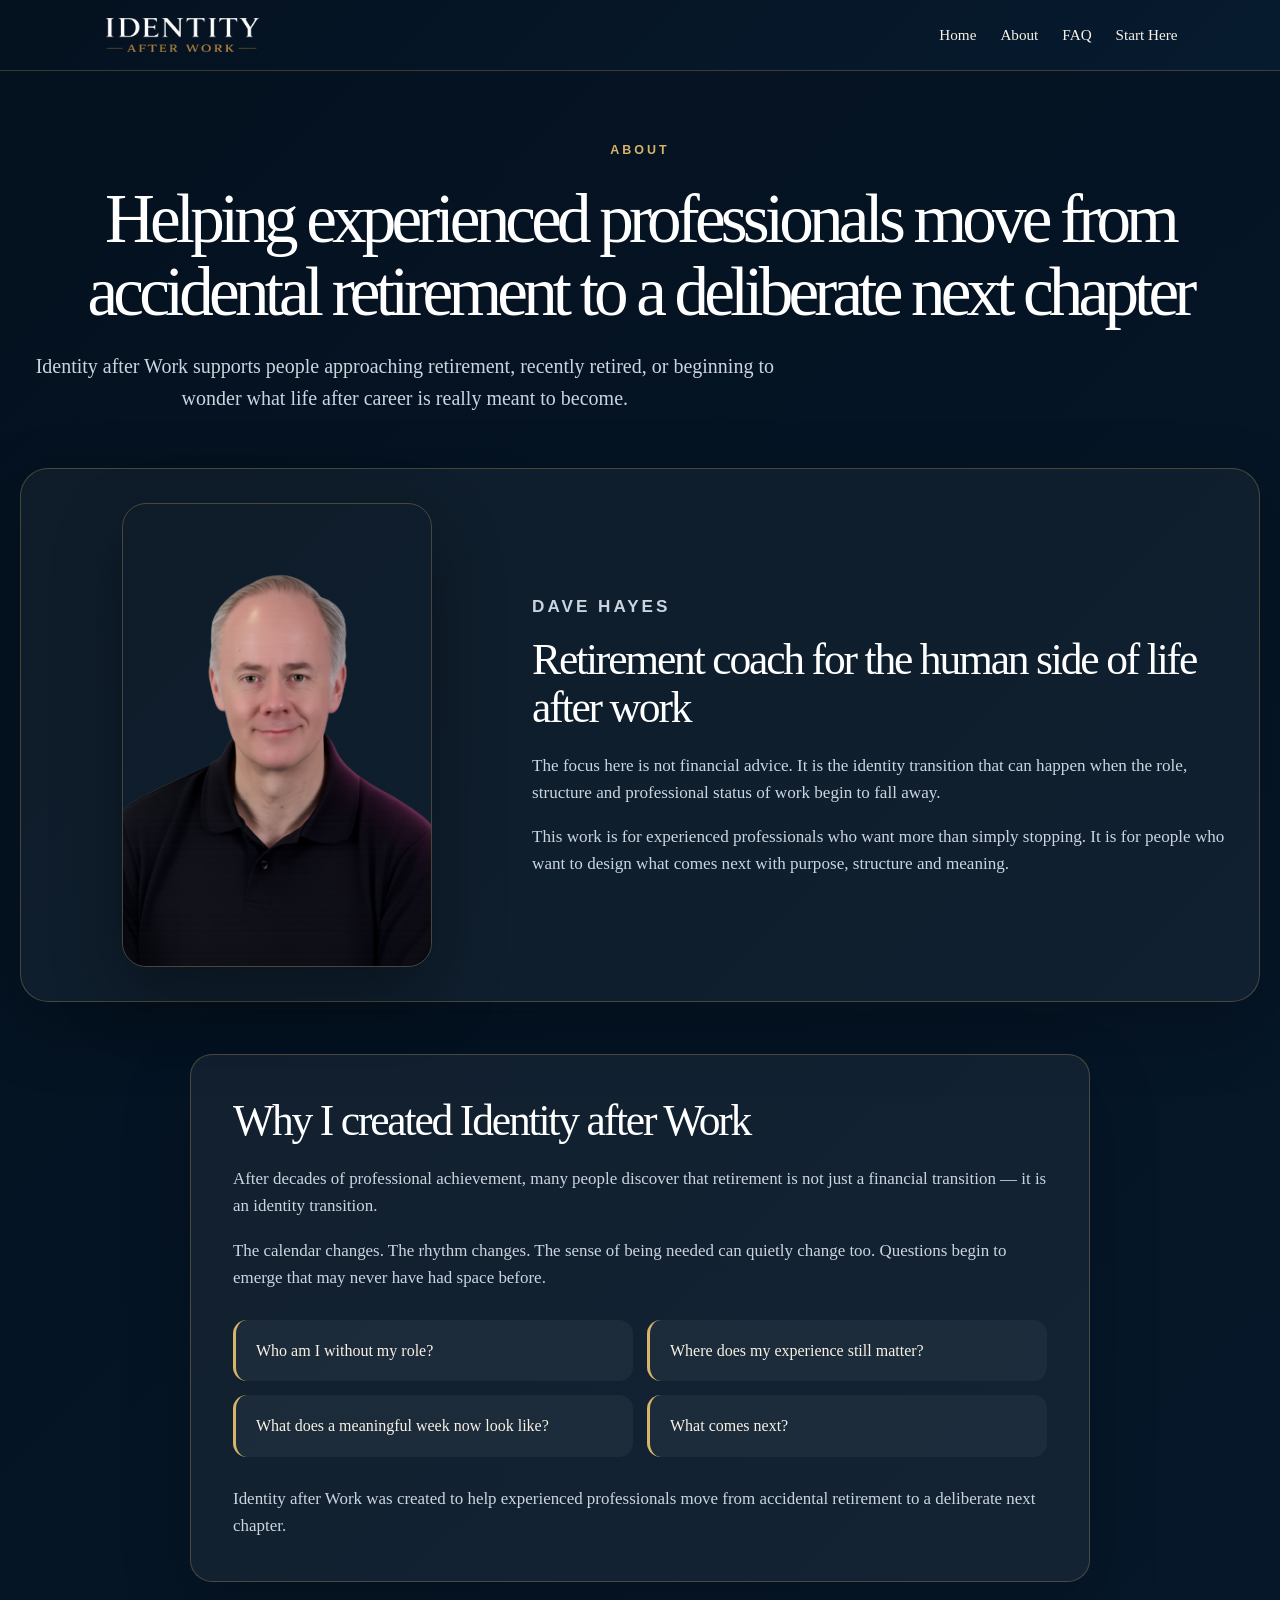
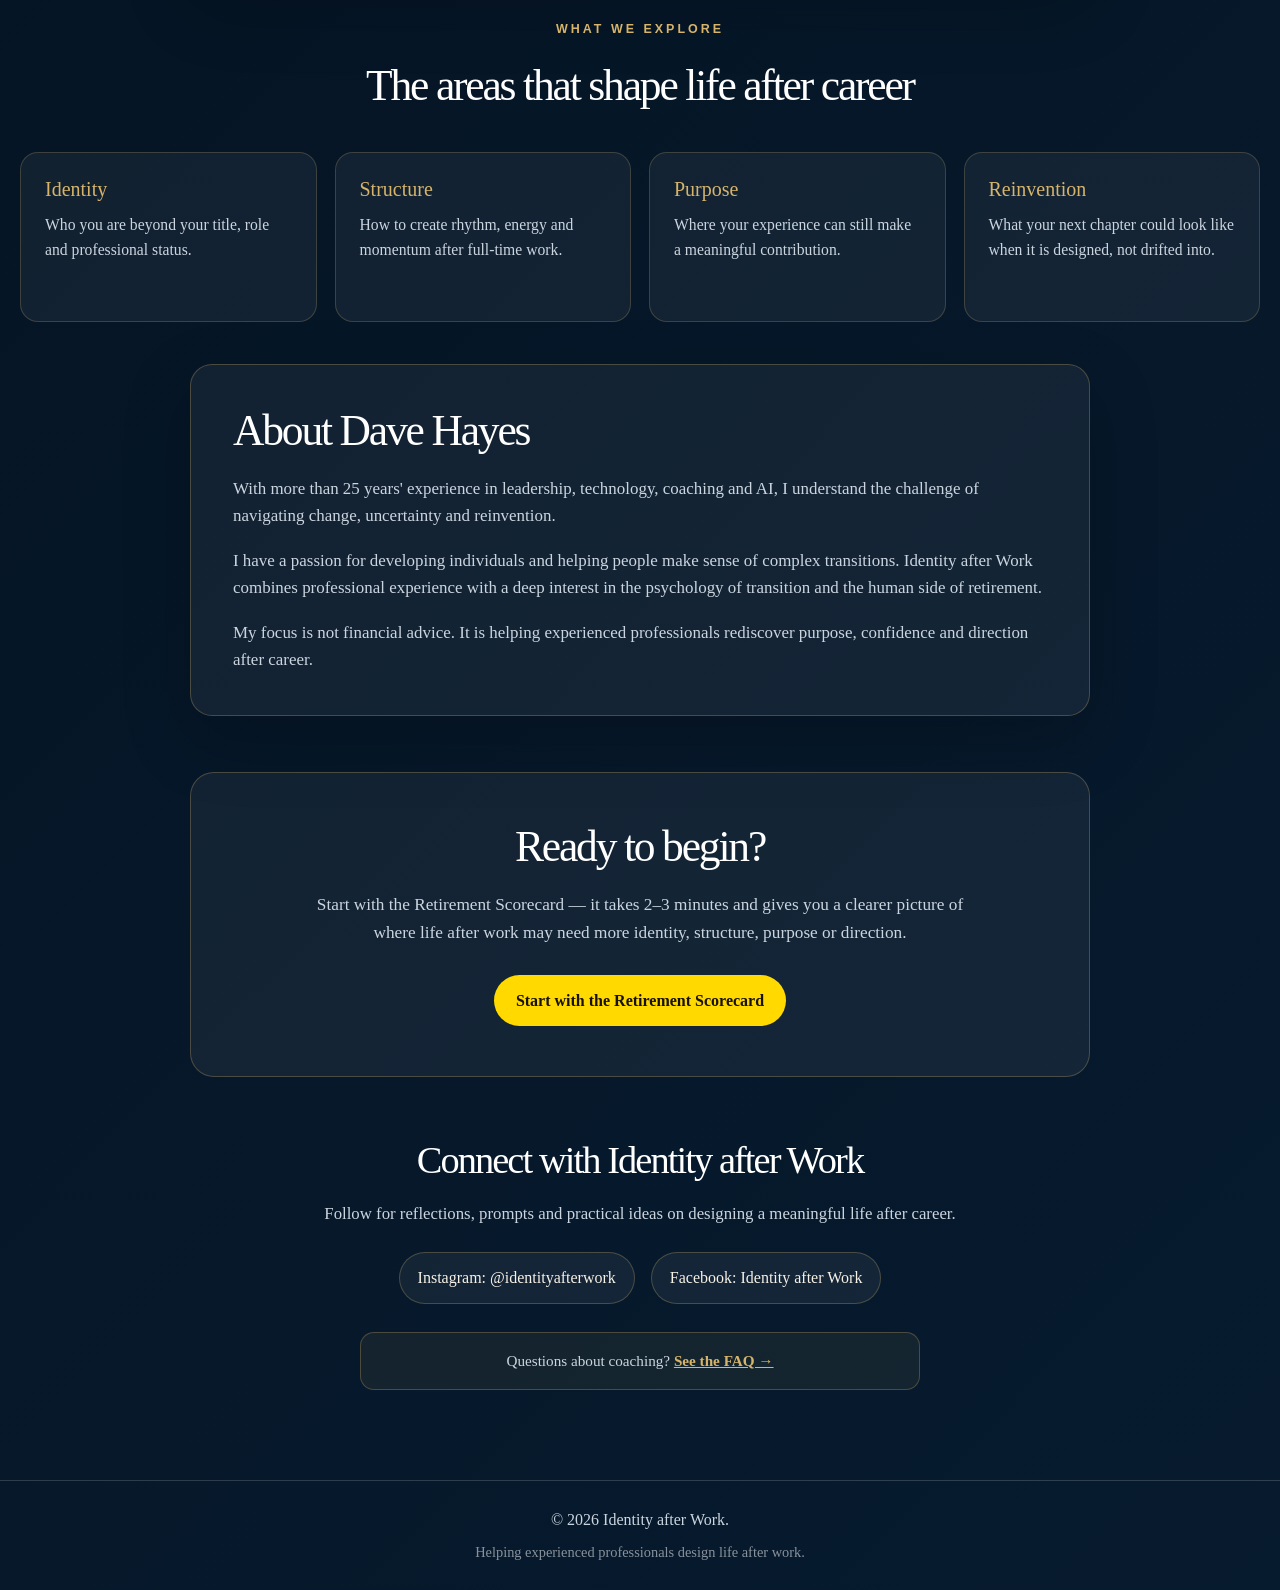
==== commit b47bed79: "Update about container styles in about.html Adjusted the width of the about container and added marg" ====
--- a/about.html
+++ b/about.html
@@ -52,7 +52,9 @@
     }
 
    .about-container {
-    width: min(1400px, calc(100% - 40px));
+  width: min(1300px, calc(100% - 40px));
+  margin: 0 auto;
+  padding: 70px 0 90px;
 }
 
     .page-intro {
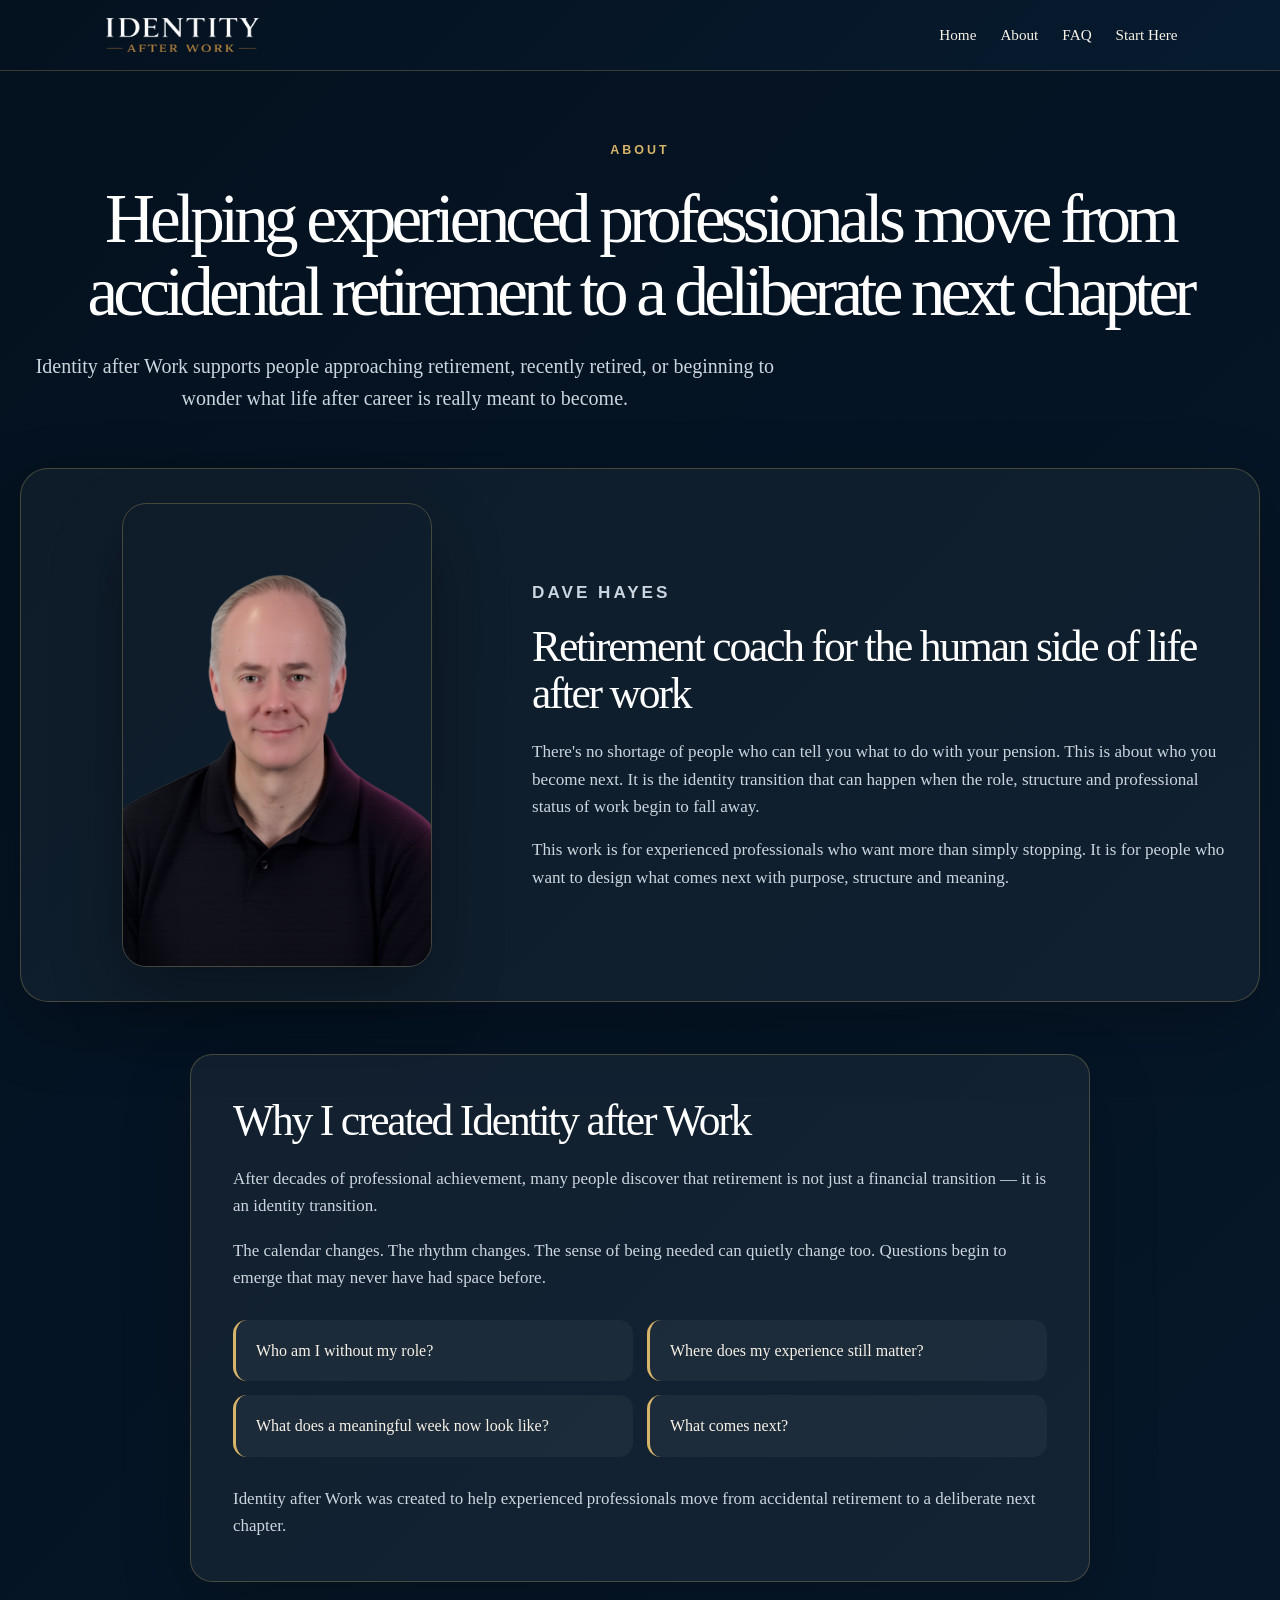
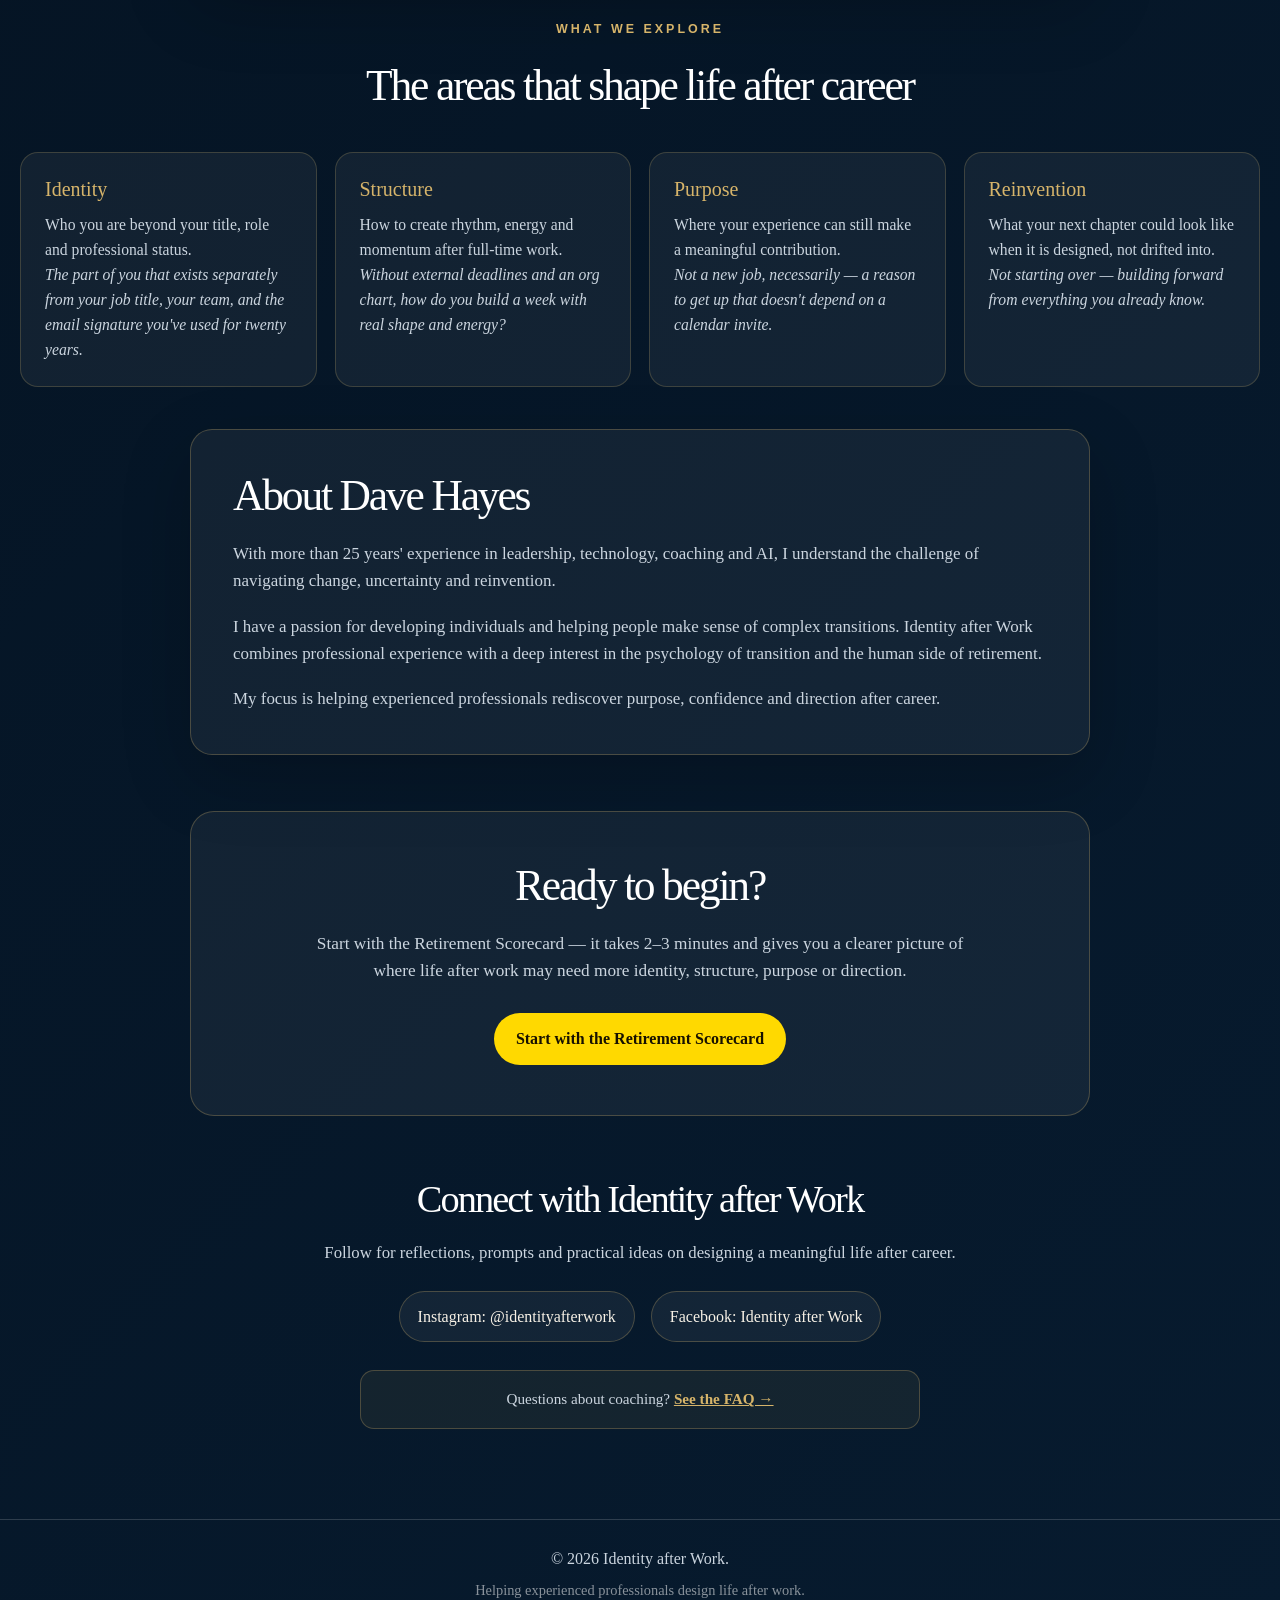
==== commit 2dcfaa5c: "Revise content on identity and purpose after retirement Updated text to emphasize identity transitio" ====
--- a/about.html
+++ b/about.html
@@ -356,7 +356,7 @@
         <p class="eyebrow">Dave Hayes</p>
         <h2>Retirement coach for the human side of life after work</h2>
         <p>
-          The focus here is not financial advice. It is the identity transition that can happen when the role, structure and professional status of work begin to fall away.
+          There's no shortage of people who can tell you what to do with your pension. This is about who you become next. It is the identity transition that can happen when the role, structure and professional status of work begin to fall away.
         </p>
         <p>
           This work is for experienced professionals who want more than simply stopping. It is for people who want to design what comes next with purpose, structure and meaning.
@@ -395,21 +395,25 @@
         <article class="area-card">
           <h3>Identity</h3>
           <p>Who you are beyond your title, role and professional status.</p>
+          <p><i>The part of you that exists separately from your job title, your team, and the email signature you've used for twenty years.</i></p>
         </article>
 
         <article class="area-card">
           <h3>Structure</h3>
           <p>How to create rhythm, energy and momentum after full-time work.</p>
+          <p><i>Without external deadlines and an org chart, how do you build a week with real shape and energy?</i></p>
         </article>
 
         <article class="area-card">
           <h3>Purpose</h3>
           <p>Where your experience can still make a meaningful contribution.</p>
+          <p><i>Not a new job, necessarily — a reason to get up that doesn't depend on a calendar invite.</i></p>
         </article>
 
         <article class="area-card">
           <h3>Reinvention</h3>
           <p>What your next chapter could look like when it is designed, not drifted into.</p>
+          <p><i>Not starting over — building forward from everything you already know.</i></p>
         </article>
       </div>
     </section>
@@ -423,7 +427,7 @@
         I have a passion for developing individuals and helping people make sense of complex transitions. Identity after Work combines professional experience with a deep interest in the psychology of transition and the human side of retirement.
       </p>
       <p>
-        My focus is not financial advice. It is helping experienced professionals rediscover purpose, confidence and direction after career.
+        My focus is helping experienced professionals rediscover purpose, confidence and direction after career.
       </p>
     </section>
 
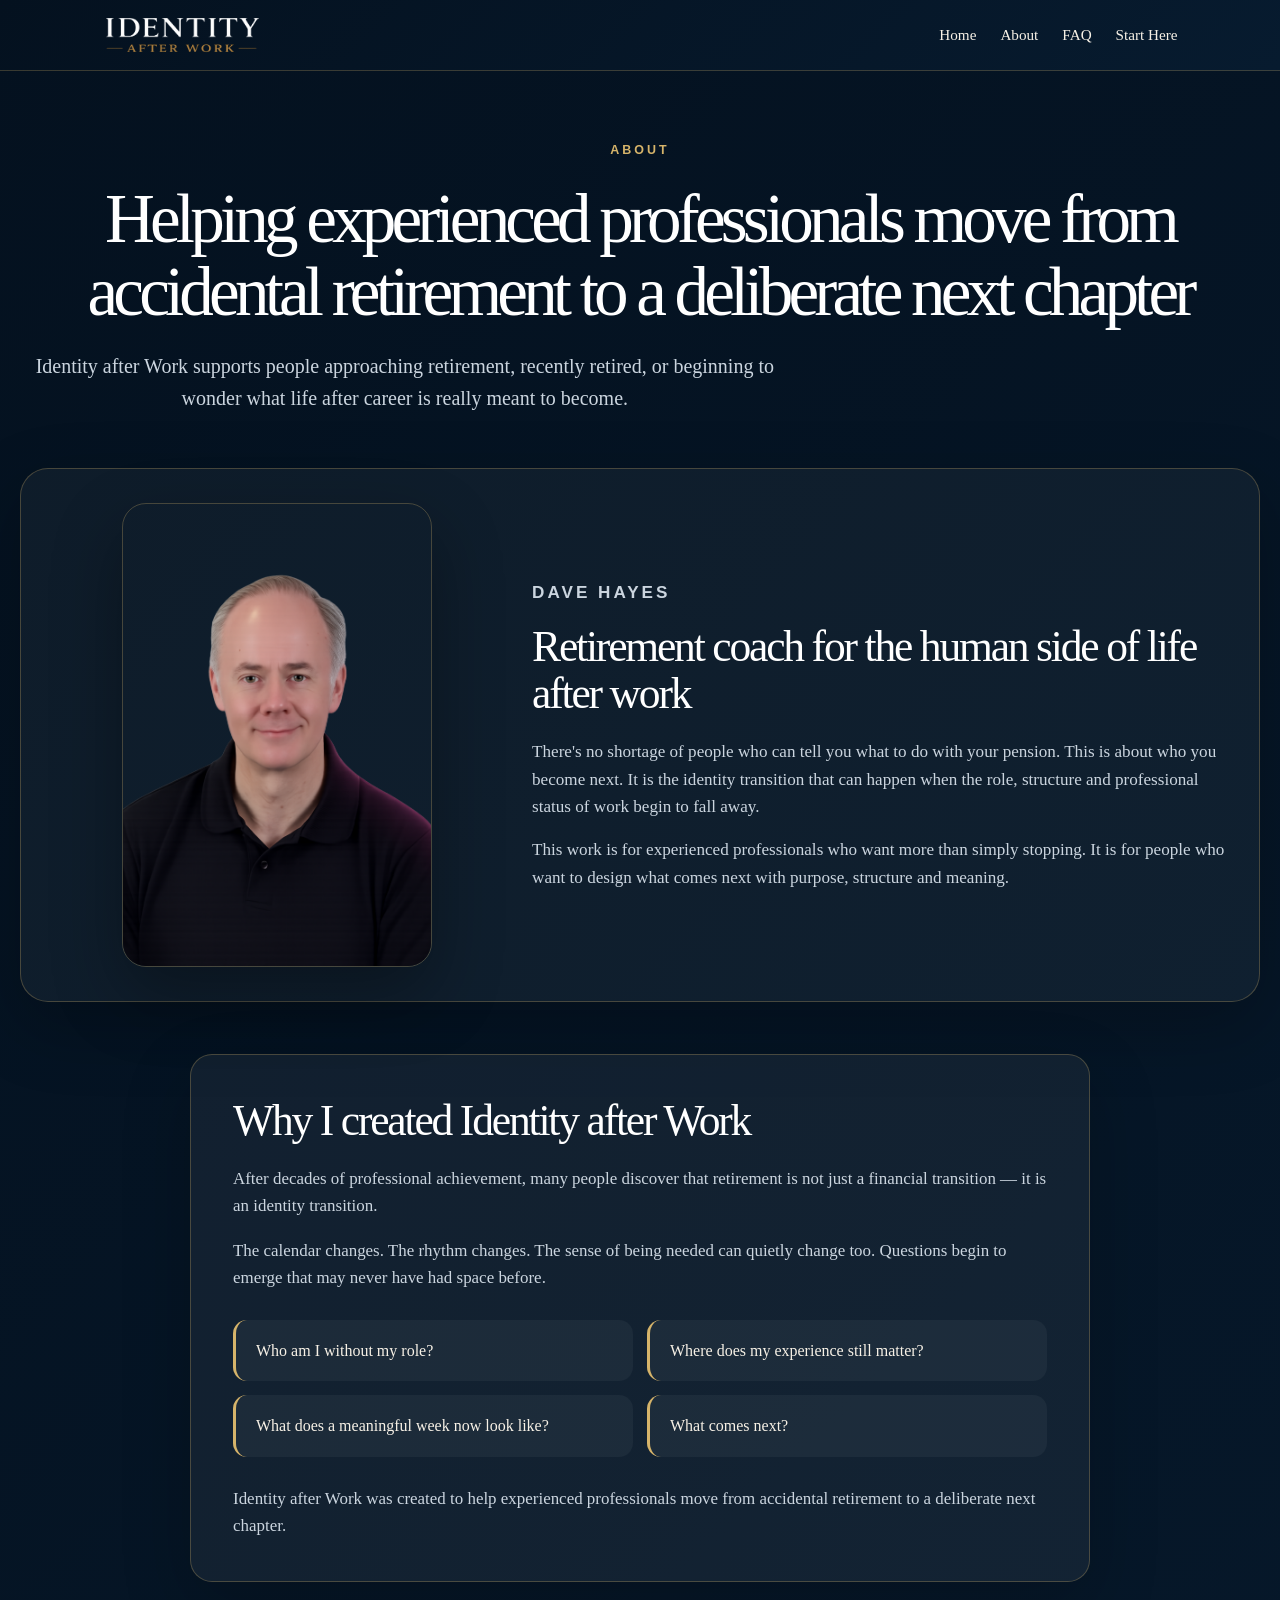
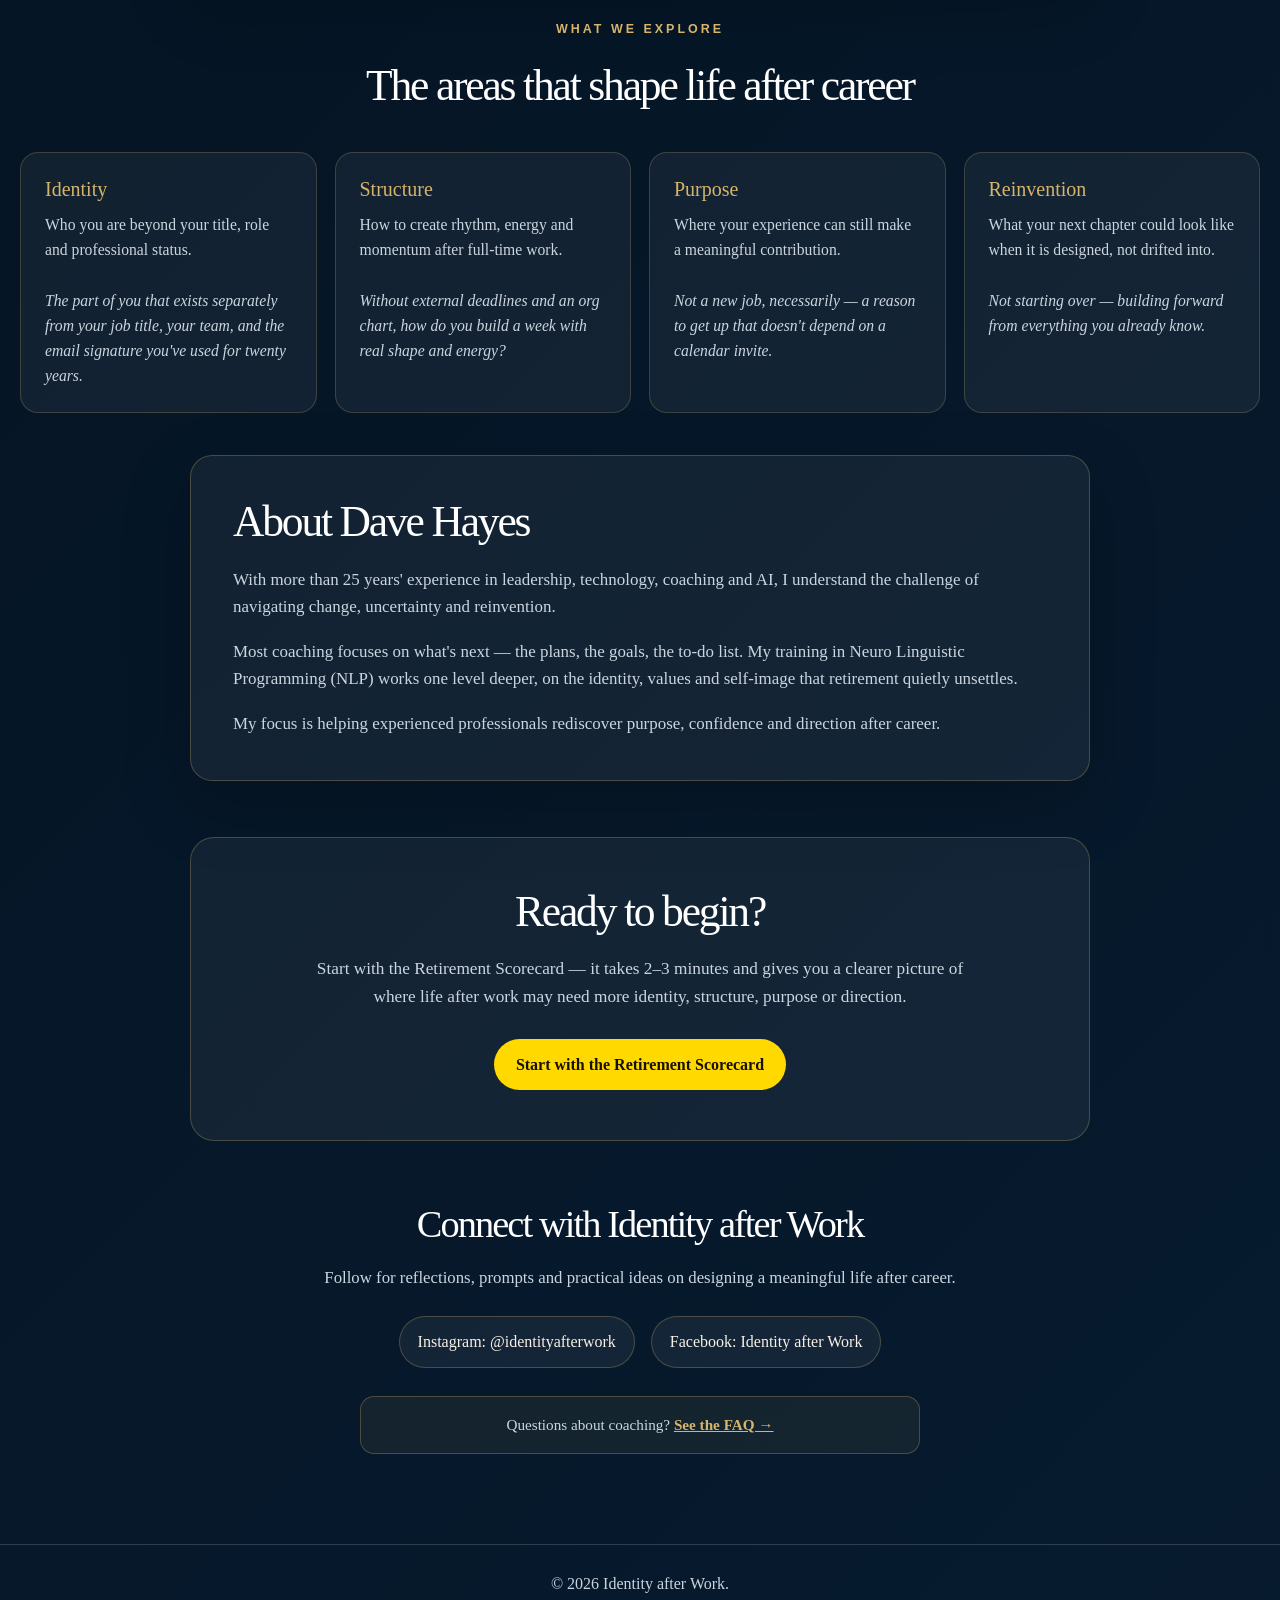
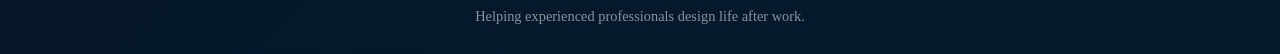
==== commit 4a9e0214: "Update about.html" ====
--- a/about.html
+++ b/about.html
@@ -395,24 +395,28 @@
         <article class="area-card">
           <h3>Identity</h3>
           <p>Who you are beyond your title, role and professional status.</p>
+          <br>
           <p><i>The part of you that exists separately from your job title, your team, and the email signature you've used for twenty years.</i></p>
         </article>
 
         <article class="area-card">
           <h3>Structure</h3>
           <p>How to create rhythm, energy and momentum after full-time work.</p>
+          <br>
           <p><i>Without external deadlines and an org chart, how do you build a week with real shape and energy?</i></p>
         </article>
 
         <article class="area-card">
           <h3>Purpose</h3>
           <p>Where your experience can still make a meaningful contribution.</p>
+          <br>
           <p><i>Not a new job, necessarily — a reason to get up that doesn't depend on a calendar invite.</i></p>
         </article>
 
         <article class="area-card">
           <h3>Reinvention</h3>
           <p>What your next chapter could look like when it is designed, not drifted into.</p>
+          <br>
           <p><i>Not starting over — building forward from everything you already know.</i></p>
         </article>
       </div>
@@ -424,7 +428,7 @@
         With more than 25 years' experience in leadership, technology, coaching and AI, I understand the challenge of navigating change, uncertainty and reinvention.
       </p>
       <p>
-        I have a passion for developing individuals and helping people make sense of complex transitions. Identity after Work combines professional experience with a deep interest in the psychology of transition and the human side of retirement.
+        Most coaching focuses on what's next — the plans, the goals, the to-do list. My training in Neuro Linguistic Programming (NLP) works one level deeper, on the identity, values and self-image that retirement quietly unsettles. 
       </p>
       <p>
         My focus is helping experienced professionals rediscover purpose, confidence and direction after career.
